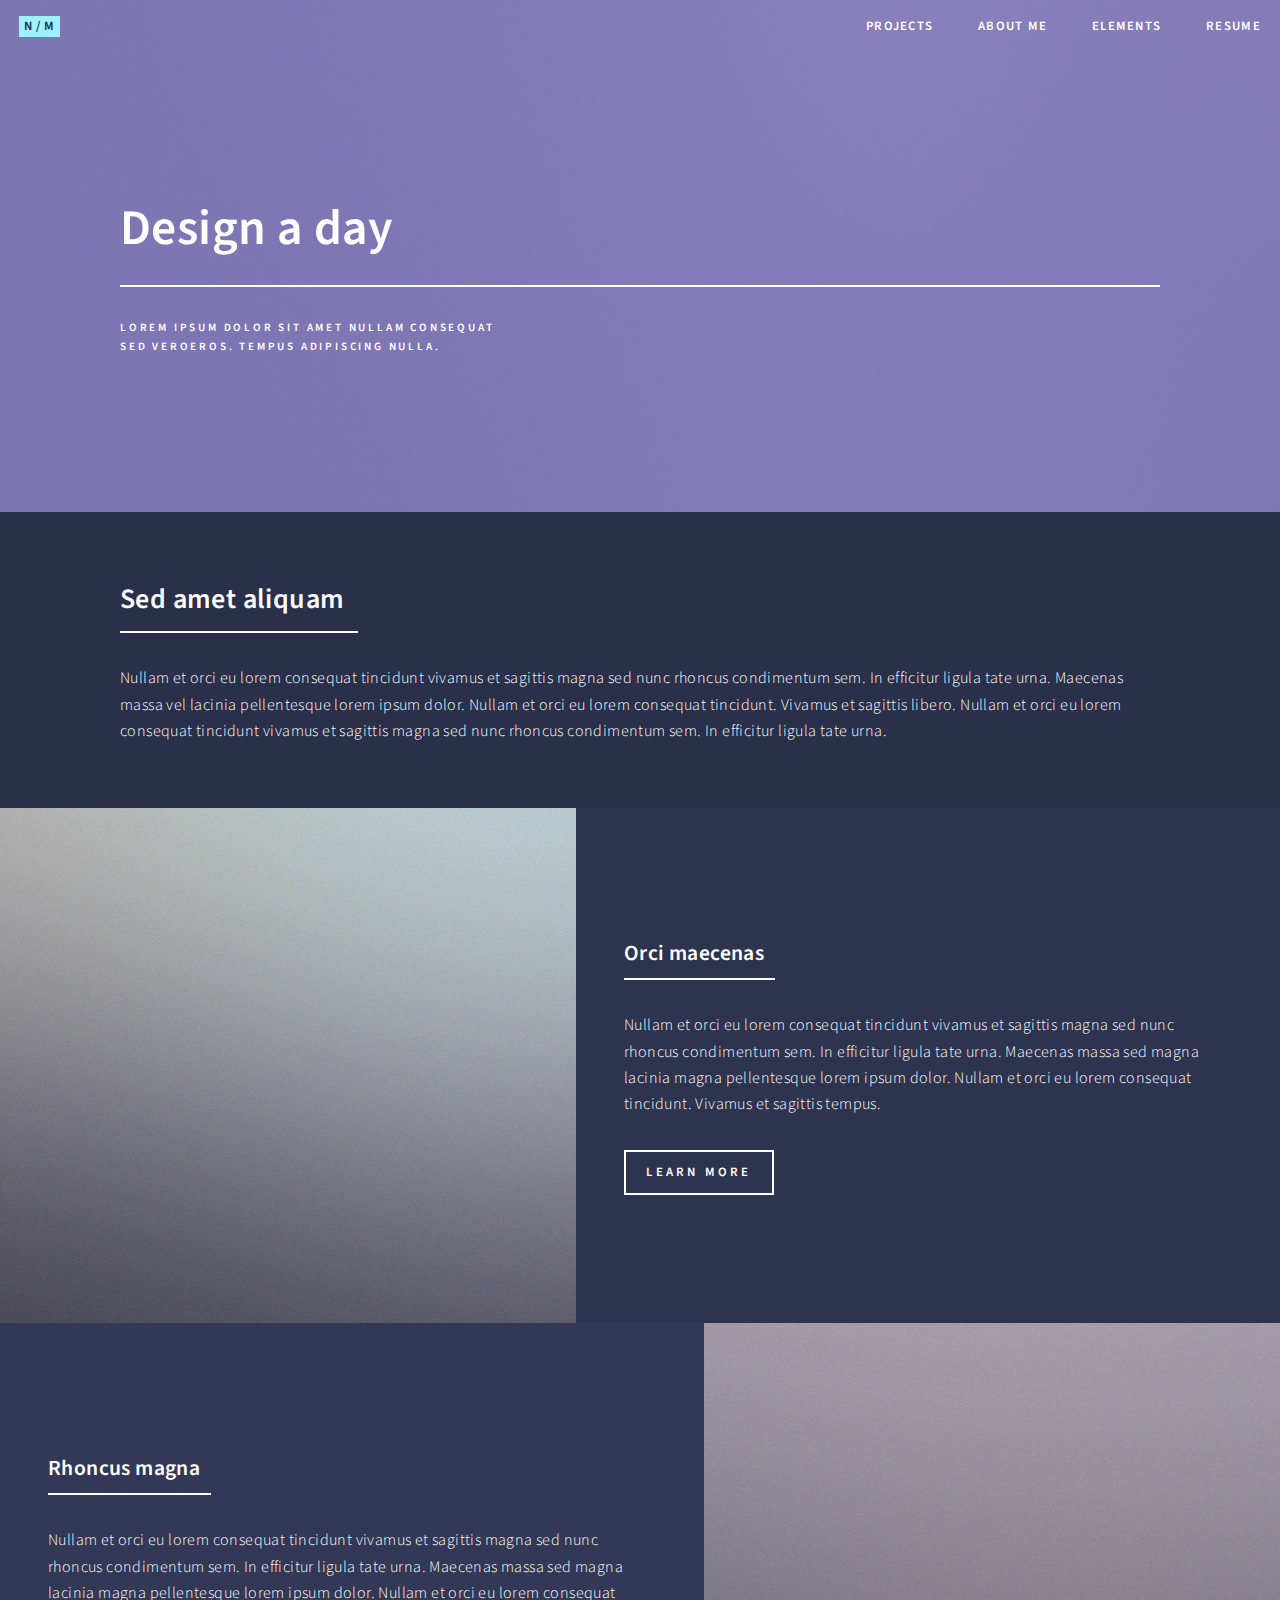
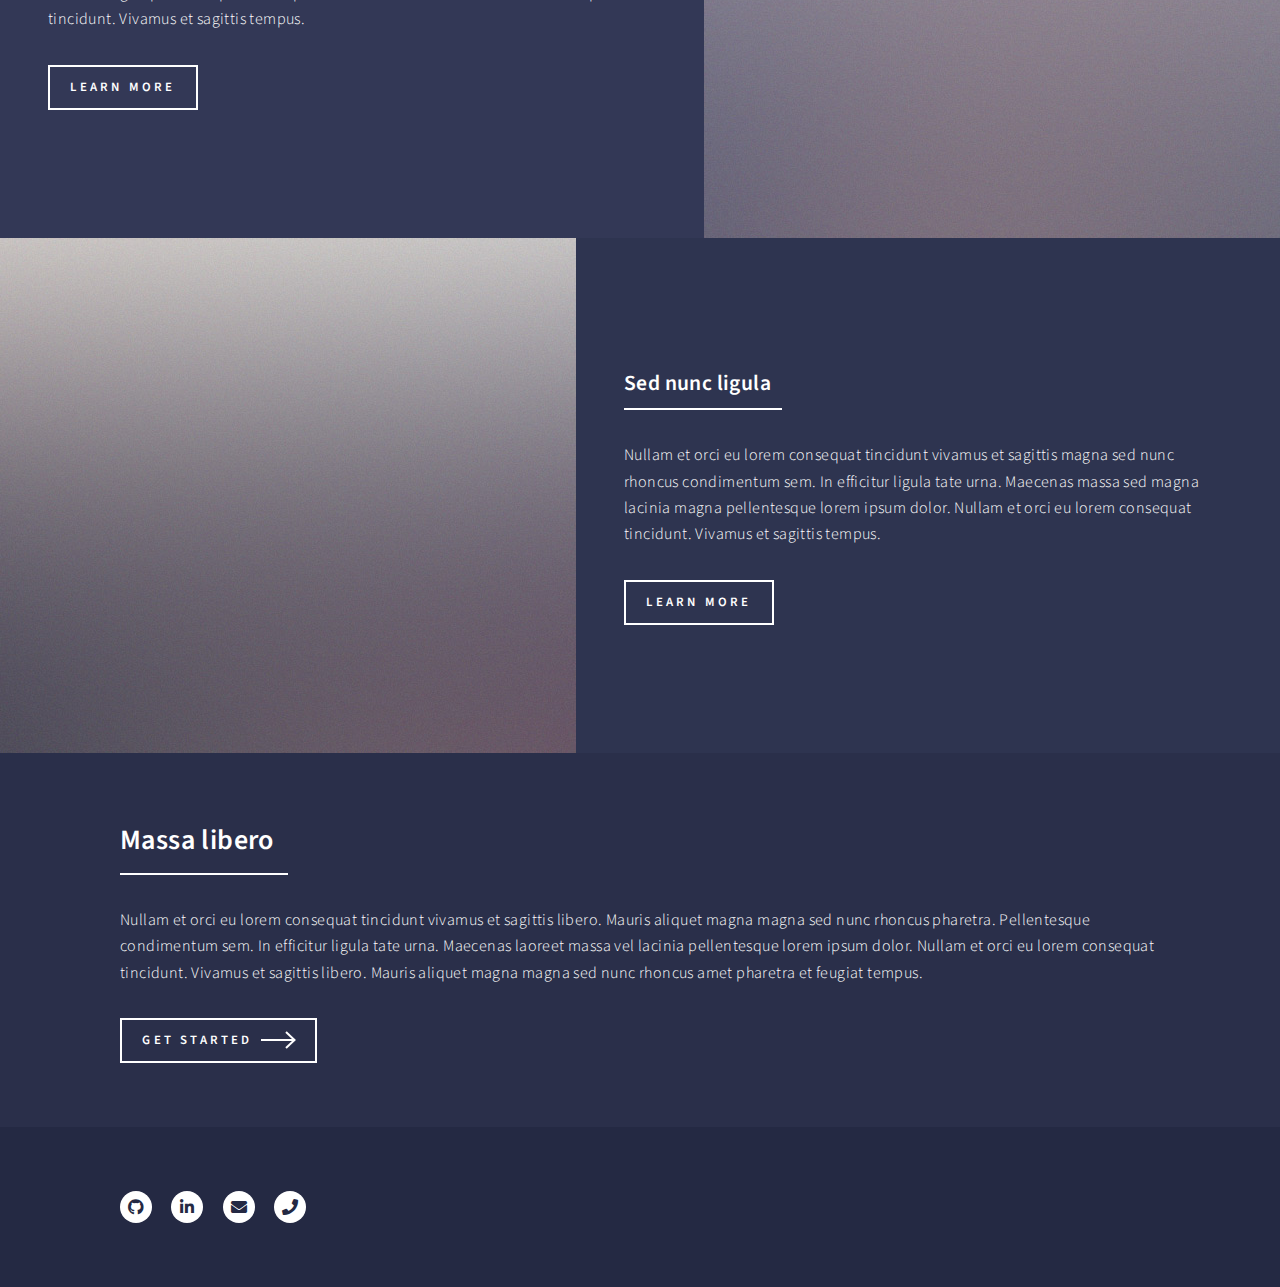
==== designaday.html @ 20c89644 "adding subpages" ====
<!DOCTYPE HTML>
<!--
	Forty by HTML5 UP
	html5up.net | @ajlkn
	Free for personal and commercial use under the CCA 3.0 license (html5up.net/license)
-->
<html>
	<head>
		<title>Landing - Forty by HTML5 UP</title>
		<meta charset="utf-8" />
		<meta name="viewport" content="width=device-width, initial-scale=1, user-scalable=no" />
		<link rel="stylesheet" href="assets/css/main.css" />
		<noscript><link rel="stylesheet" href="assets/css/noscript.css" /></noscript>
	</head>
	<body class="is-preload">

		<!-- Wrapper -->
			<div id="wrapper">

				<!-- Header -->
				<header id="header" class="alt">
					<a href="index.html" class="logo"><strong>N/M</strong></a>
					<nav class="main-nav">
						<div class="menu-toggle">
							<span></span>
						</div>
						<ul>
							<li><a href="index.html">Projects</a></li>
							<!--<li><a href="landing.html">Subpage</a></li>-->
							<li><a href="generic.html">About me</a></li>
							<li><a href="elements.html">Elements</a></li>
							<li><a href="assets/resume.pdf" target="_blank">Resume</a></li>
						</ul>
					</nav>
				</header>

				<!-- Menu
					<nav id="menu">
						<ul class="links">
							<li><a href="index.html">Home</a></li>
							<li><a href="landing.html">Landing</a></li>
							<li><a href="generic.html">Generic</a></li>
							<li><a href="elements.html">Elements</a></li>
						</ul>
						<ul class="actions stacked">
							<li><a href="#" class="button primary fit">Get Started</a></li>
							<li><a href="#" class="button fit">Log In</a></li>
						</ul>
					</nav>-->

				<!-- Banner -->
				<!-- Note: The "styleN" class below should match that of the header element. -->
					<section id="banner" class="style2">
						<div class="inner">
							<span class="image">
								<img src="images/pic07.jpg" alt="" />
							</span>
							<header class="major">
								<h1>Design a day</h1>
							</header>
							<div class="content">
								<p>Lorem ipsum dolor sit amet nullam consequat<br />
								sed veroeros. tempus adipiscing nulla.</p>
							</div>
						</div>
					</section>

				<!-- Main -->
					<div id="main">

						<!-- One -->
							<section id="one">
								<div class="inner">
									<header class="major">
										<h2>Sed amet aliquam</h2>
									</header>
									<p>Nullam et orci eu lorem consequat tincidunt vivamus et sagittis magna sed nunc rhoncus condimentum sem. In efficitur ligula tate urna. Maecenas massa vel lacinia pellentesque lorem ipsum dolor. Nullam et orci eu lorem consequat tincidunt. Vivamus et sagittis libero. Nullam et orci eu lorem consequat tincidunt vivamus et sagittis magna sed nunc rhoncus condimentum sem. In efficitur ligula tate urna.</p>
								</div>
							</section>

						<!-- Two -->
							<section id="two" class="spotlights">
								<section>
									<a href="generic.html" class="image">
										<img src="images/pic08.jpg" alt="" data-position="center center" />
									</a>
									<div class="content">
										<div class="inner">
											<header class="major">
												<h3>Orci maecenas</h3>
											</header>
											<p>Nullam et orci eu lorem consequat tincidunt vivamus et sagittis magna sed nunc rhoncus condimentum sem. In efficitur ligula tate urna. Maecenas massa sed magna lacinia magna pellentesque lorem ipsum dolor. Nullam et orci eu lorem consequat tincidunt. Vivamus et sagittis tempus.</p>
											<ul class="actions">
												<li><a href="generic.html" class="button">Learn more</a></li>
											</ul>
										</div>
									</div>
								</section>
								<section>
									<a href="generic.html" class="image">
										<img src="images/pic09.jpg" alt="" data-position="top center" />
									</a>
									<div class="content">
										<div class="inner">
											<header class="major">
												<h3>Rhoncus magna</h3>
											</header>
											<p>Nullam et orci eu lorem consequat tincidunt vivamus et sagittis magna sed nunc rhoncus condimentum sem. In efficitur ligula tate urna. Maecenas massa sed magna lacinia magna pellentesque lorem ipsum dolor. Nullam et orci eu lorem consequat tincidunt. Vivamus et sagittis tempus.</p>
											<ul class="actions">
												<li><a href="generic.html" class="button">Learn more</a></li>
											</ul>
										</div>
									</div>
								</section>
								<section>
									<a href="generic.html" class="image">
										<img src="images/pic10.jpg" alt="" data-position="25% 25%" />
									</a>
									<div class="content">
										<div class="inner">
											<header class="major">
												<h3>Sed nunc ligula</h3>
											</header>
											<p>Nullam et orci eu lorem consequat tincidunt vivamus et sagittis magna sed nunc rhoncus condimentum sem. In efficitur ligula tate urna. Maecenas massa sed magna lacinia magna pellentesque lorem ipsum dolor. Nullam et orci eu lorem consequat tincidunt. Vivamus et sagittis tempus.</p>
											<ul class="actions">
												<li><a href="generic.html" class="button">Learn more</a></li>
											</ul>
										</div>
									</div>
								</section>
							</section>

						<!-- Three -->
							<section id="three">
								<div class="inner">
									<header class="major">
										<h2>Massa libero</h2>
									</header>
									<p>Nullam et orci eu lorem consequat tincidunt vivamus et sagittis libero. Mauris aliquet magna magna sed nunc rhoncus pharetra. Pellentesque condimentum sem. In efficitur ligula tate urna. Maecenas laoreet massa vel lacinia pellentesque lorem ipsum dolor. Nullam et orci eu lorem consequat tincidunt. Vivamus et sagittis libero. Mauris aliquet magna magna sed nunc rhoncus amet pharetra et feugiat tempus.</p>
									<ul class="actions">
										<li><a href="generic.html" class="button next">Get Started</a></li>
									</ul>
								</div>
							</section>

					</div>


				<!-- Footer -->
					<footer id="footer">
						<div class="inner">
							<ul class="icons">
								<li><a href="https://github.com/nikkim97" class="icon brands alt fa-github"><span class="label">GitHub</span></a></li>
								<li><a href="https://www.linkedin.com/in/nikkim97/" class="icon brands alt fa-linkedin-in"><span class="label">LinkedIn</span></a></li>
								<li><a href="mailto:niharikamishr@gmail.com" class="icon solid alt fa-envelope"><span class="label">Email</span></a></li>
								<li><a href="tel:+6099372957" class="icon solid alt fa-phone"><span class="label">Phone</span></a></li>
							
							</ul>
						</div>
					</footer>

			</div>

		<!-- Scripts -->
			<script src="assets/js/jquery.min.js"></script>
			<script src="assets/js/jquery.scrolly.min.js"></script>
			<script src="assets/js/jquery.scrollex.min.js"></script>
			<script src="assets/js/browser.min.js"></script>
			<script src="assets/js/breakpoints.min.js"></script>
			<script src="assets/js/util.js"></script>
			<script src="assets/js/main.js"></script>

	</body>
</html>
---- assets/css/main.css ----
@import url(fontawesome-all.min.css);
@import url("https://fonts.googleapis.com/css?family=Source+Sans+Pro:300,300italic,600,600italic");

/*
	Forty by HTML5 UP
	html5up.net | @ajlkn
	Free for personal and commercial use under the CCA 3.0 license (html5up.net/license)
*/

html, body, div, span, applet, object,
iframe, h1, h2, h3, h4, h5, h6, p, blockquote,
pre, a, abbr, acronym, address, big, cite,
code, del, dfn, em, img, ins, kbd, q, s, samp,
small, strike, strong, sub, sup, tt, var, b,
u, i, center, dl, dt, dd, ol, ul, li, fieldset,
form, label, legend, table, caption, tbody,
tfoot, thead, tr, th, td, article, aside,
canvas, details, embed, figure, figcaption,
footer, header, hgroup, menu, nav, output, ruby,
section, summary, time, mark, audio, video {
	margin: 0;
	padding: 0;
	border: 0;
	font-size: 100%;
	font: inherit;
	vertical-align: baseline;}

article, aside, details, figcaption, figure,
footer, header, hgroup, menu, nav, section {
	display: block;}

body {
	line-height: 1;
}

ol, ul {
	list-style: none;
}

blockquote, q {
	quotes: none;
}

	blockquote:before, blockquote:after, q:before, q:after {
		content: '';
		content: none;
	}

table {
	border-collapse: collapse;
	border-spacing: 0;
}

body {
	-webkit-text-size-adjust: none;
}

mark {
	background-color: transparent;
	color: inherit;
}

input::-moz-focus-inner {
	border: 0;
	padding: 0;
}

input, select, textarea {
	-moz-appearance: none;
	-webkit-appearance: none;
	-ms-appearance: none;
	appearance: none;
}

/* Basic */

	@-ms-viewport {
		width: device-width;
	}

	body {
		-ms-overflow-style: scrollbar;
	}

	@media screen and (max-width: 480px) {

		html, body {
			min-width: 320px;
		}

	}

	html {
		box-sizing: border-box;
	}

	*, *:before, *:after {
		box-sizing: inherit;
	}

	body {
		background: #242943;
	}

		body.is-preload *, body.is-preload *:before, body.is-preload *:after {
			-moz-animation: none !important;
			-webkit-animation: none !important;
			-ms-animation: none !important;
			animation: none !important;
			-moz-transition: none !important;
			-webkit-transition: none !important;
			-ms-transition: none !important;
			transition: none !important;
		}

/* Type */

	body, input, select, textarea {
		color: #ffffff;
		font-family: "Source Sans Pro", Helvetica, sans-serif;
		font-size: 17pt;
		font-weight: 300;
		letter-spacing: 0.025em;
		line-height: 1.65;
	}

		@media screen and (max-width: 1680px) {

			body, input, select, textarea {
				font-size: 14pt;
			}

		}

		@media screen and (max-width: 1280px) {

			body, input, select, textarea {
				font-size: 12pt;
			}

		}

		@media screen and (max-width: 360px) {

			body, input, select, textarea {
				font-size: 11pt;
			}

		}

	a {
		-moz-transition: color 0.2s ease-in-out, border-bottom-color 0.2s ease-in-out;
		-webkit-transition: color 0.2s ease-in-out, border-bottom-color 0.2s ease-in-out;
		-ms-transition: color 0.2s ease-in-out, border-bottom-color 0.2s ease-in-out;
		transition: color 0.2s ease-in-out, border-bottom-color 0.2s ease-in-out;
		border-bottom: dotted 1px;
		color: inherit;
		text-decoration: none;
	}

		a:hover {
			border-bottom-color: transparent;
			color: #9bf1ff !important;
		}

		a:active {
			color: #53e3fb !important;
		}

	strong, b {
		color: #ffffff;
		font-weight: 600;
	}

	em, i {
		font-style: italic;
	}

	p {
		margin: 0 0 2em 0;
	}

	h1, h2, h3, h4, h5, h6 {
		color: #ffffff;
		font-weight: 600;
		line-height: 1.65;
		margin: 0 0 1em 0;
	}

		h1 a, h2 a, h3 a, h4 a, h5 a, h6 a {
			color: inherit;
			border-bottom: 0;
		}

	h1 {
		font-size: 2.5em;
	}

	h2 {
		font-size: 1.75em;
	}

	h3 {
		font-size: 1.35em;
	}

	h4 {
		font-size: 1.1em;
	}

	h5 {
		font-size: 0.9em;
	}

	h6 {
		font-size: 0.7em;
	}

	@media screen and (max-width: 736px) {

		h1 {
			font-size: 2em;
		}

		h2 {
			font-size: 1.5em;
		}

		h3 {
			font-size: 1.25em;
		}

	}

	sub {
		font-size: 0.8em;
		position: relative;
		top: 0.5em;
	}

	sup {
		font-size: 0.8em;
		position: relative;
		top: -0.5em;
	}

	blockquote {
		border-left: solid 4px rgba(212, 212, 255, 0.1);
		font-style: italic;
		margin: 0 0 2em 0;
		padding: 0.5em 0 0.5em 2em;
	}

	code {
		background: rgba(212, 212, 255, 0.035);
		font-family: "Courier New", monospace;
		font-size: 0.9em;
		margin: 0 0.25em;
		padding: 0.25em 0.65em;
	}

	pre {
		-webkit-overflow-scrolling: touch;
		font-family: "Courier New", monospace;
		font-size: 0.9em;
		margin: 0 0 2em 0;
	}

		pre code {
			display: block;
			line-height: 1.75;
			padding: 1em 1.5em;
			overflow-x: auto;
		}

	hr {
		border: 0;
		border-bottom: solid 1px rgba(212, 212, 255, 0.1);
		margin: 2em 0;
	}

		hr.major {
			margin: 3em 0;
		}

	.align-left {
		text-align: left;
	}

	.align-center {
		text-align: center;
	}

	.align-right {
		text-align: right;
	}

/* Row */

	.row {
		display: flex;
		flex-wrap: wrap;
		box-sizing: border-box;
		align-items: stretch;
	}

		.row > * {
			box-sizing: border-box;
		}

		.row.gtr-uniform > * > :last-child {
			margin-bottom: 0;
		}

		.row.aln-left {
			justify-content: flex-start;
		}

		.row.aln-center {
			justify-content: center;
		}

		.row.aln-right {
			justify-content: flex-end;
		}

		.row.aln-top {
			align-items: flex-start;
		}

		.row.aln-middle {
			align-items: center;
		}

		.row.aln-bottom {
			align-items: flex-end;
		}

		.row > .imp {
			order: -1;
		}

		.row > .col-1 {
			width: 8.33333%;
		}

		.row > .off-1 {
			margin-left: 8.33333%;
		}

		.row > .col-2 {
			width: 16.66667%;
		}

		.row > .off-2 {
			margin-left: 16.66667%;
		}

		.row > .col-3 {
			width: 25%;
		}

		.row > .off-3 {
			margin-left: 25%;
		}

		.row > .col-4 {
			width: 33.33333%;
		}

		.row > .off-4 {
			margin-left: 33.33333%;
		}

		.row > .col-5 {
			width: 41.66667%;
		}

		.row > .off-5 {
			margin-left: 41.66667%;
		}

		.row > .col-6 {
			width: 50%;
		}

		.row > .off-6 {
			margin-left: 50%;
		}

		.row > .col-7 {
			width: 58.33333%;
		}

		.row > .off-7 {
			margin-left: 58.33333%;
		}

		.row > .col-8 {
			width: 66.66667%;
		}

		.row > .off-8 {
			margin-left: 66.66667%;
		}

		.row > .col-9 {
			width: 75%;
		}

		.row > .off-9 {
			margin-left: 75%;
		}

		.row > .col-10 {
			width: 83.33333%;
		}

		.row > .off-10 {
			margin-left: 83.33333%;
		}

		.row > .col-11 {
			width: 91.66667%;
		}

		.row > .off-11 {
			margin-left: 91.66667%;
		}

		.row > .col-12 {
			width: 100%;
		}

		.row > .off-12 {
			margin-left: 100%;
		}

		.row.gtr-0 {
			margin-top: 0;
			margin-left: 0em;
		}

			.row.gtr-0 > * {
				padding: 0 0 0 0em;
			}

			.row.gtr-0.gtr-uniform {
				margin-top: 0em;
			}

				.row.gtr-0.gtr-uniform > * {
					padding-top: 0em;
				}

		.row.gtr-25 {
			margin-top: 0;
			margin-left: -0.5em;
		}

			.row.gtr-25 > * {
				padding: 0 0 0 0.5em;
			}

			.row.gtr-25.gtr-uniform {
				margin-top: -0.5em;
			}

				.row.gtr-25.gtr-uniform > * {
					padding-top: 0.5em;
				}

		.row.gtr-50 {
			margin-top: 0;
			margin-left: -1em;
		}

			.row.gtr-50 > * {
				padding: 0 0 0 1em;
			}

			.row.gtr-50.gtr-uniform {
				margin-top: -1em;
			}

				.row.gtr-50.gtr-uniform > * {
					padding-top: 1em;
				}

		.row {
			margin-top: 0;
			margin-left: -2em;
		}

			.row > * {
				padding: 0 0 0 2em;
			}

			.row.gtr-uniform {
				margin-top: -2em;
			}

				.row.gtr-uniform > * {
					padding-top: 2em;
				}

		.row.gtr-150 {
			margin-top: 0;
			margin-left: -3em;
		}

			.row.gtr-150 > * {
				padding: 0 0 0 3em;
			}

			.row.gtr-150.gtr-uniform {
				margin-top: -3em;
			}

				.row.gtr-150.gtr-uniform > * {
					padding-top: 3em;
				}

		.row.gtr-200 {
			margin-top: 0;
			margin-left: -4em;
		}

			.row.gtr-200 > * {
				padding: 0 0 0 4em;
			}

			.row.gtr-200.gtr-uniform {
				margin-top: -4em;
			}

				.row.gtr-200.gtr-uniform > * {
					padding-top: 4em;
				}

		@media screen and (max-width: 1680px) {

			.row {
				display: flex;
				flex-wrap: wrap;
				box-sizing: border-box;
				align-items: stretch;
			}

				.row > * {
					box-sizing: border-box;
				}

				.row.gtr-uniform > * > :last-child {
					margin-bottom: 0;
				}

				.row.aln-left {
					justify-content: flex-start;
				}

				.row.aln-center {
					justify-content: center;
				}

				.row.aln-right {
					justify-content: flex-end;
				}

				.row.aln-top {
					align-items: flex-start;
				}

				.row.aln-middle {
					align-items: center;
				}

				.row.aln-bottom {
					align-items: flex-end;
				}

				.row > .imp-xlarge {
					order: -1;
				}

				.row > .col-1-xlarge {
					width: 8.33333%;
				}

				.row > .off-1-xlarge {
					margin-left: 8.33333%;
				}

				.row > .col-2-xlarge {
					width: 16.66667%;
				}

				.row > .off-2-xlarge {
					margin-left: 16.66667%;
				}

				.row > .col-3-xlarge {
					width: 25%;
				}

				.row > .off-3-xlarge {
					margin-left: 25%;
				}

				.row > .col-4-xlarge {
					width: 33.33333%;
				}

				.row > .off-4-xlarge {
					margin-left: 33.33333%;
				}

				.row > .col-5-xlarge {
					width: 41.66667%;
				}

				.row > .off-5-xlarge {
					margin-left: 41.66667%;
				}

				.row > .col-6-xlarge {
					width: 50%;
				}

				.row > .off-6-xlarge {
					margin-left: 50%;
				}

				.row > .col-7-xlarge {
					width: 58.33333%;
				}

				.row > .off-7-xlarge {
					margin-left: 58.33333%;
				}

				.row > .col-8-xlarge {
					width: 66.66667%;
				}

				.row > .off-8-xlarge {
					margin-left: 66.66667%;
				}

				.row > .col-9-xlarge {
					width: 75%;
				}

				.row > .off-9-xlarge {
					margin-left: 75%;
				}

				.row > .col-10-xlarge {
					width: 83.33333%;
				}

				.row > .off-10-xlarge {
					margin-left: 83.33333%;
				}

				.row > .col-11-xlarge {
					width: 91.66667%;
				}

				.row > .off-11-xlarge {
					margin-left: 91.66667%;
				}

				.row > .col-12-xlarge {
					width: 100%;
				}

				.row > .off-12-xlarge {
					margin-left: 100%;
				}

				.row.gtr-0 {
					margin-top: 0;
					margin-left: 0em;
				}

					.row.gtr-0 > * {
						padding: 0 0 0 0em;
					}

					.row.gtr-0.gtr-uniform {
						margin-top: 0em;
					}

						.row.gtr-0.gtr-uniform > * {
							padding-top: 0em;
						}

				.row.gtr-25 {
					margin-top: 0;
					margin-left: -0.5em;
				}

					.row.gtr-25 > * {
						padding: 0 0 0 0.5em;
					}

					.row.gtr-25.gtr-uniform {
						margin-top: -0.5em;
					}

						.row.gtr-25.gtr-uniform > * {
							padding-top: 0.5em;
						}

				.row.gtr-50 {
					margin-top: 0;
					margin-left: -1em;
				}

					.row.gtr-50 > * {
						padding: 0 0 0 1em;
					}

					.row.gtr-50.gtr-uniform {
						margin-top: -1em;
					}

						.row.gtr-50.gtr-uniform > * {
							padding-top: 1em;
						}

				.row {
					margin-top: 0;
					margin-left: -2em;
				}

					.row > * {
						padding: 0 0 0 2em;
					}

					.row.gtr-uniform {
						margin-top: -2em;
					}

						.row.gtr-uniform > * {
							padding-top: 2em;
						}

				.row.gtr-150 {
					margin-top: 0;
					margin-left: -3em;
				}

					.row.gtr-150 > * {
						padding: 0 0 0 3em;
					}

					.row.gtr-150.gtr-uniform {
						margin-top: -3em;
					}

						.row.gtr-150.gtr-uniform > * {
							padding-top: 3em;
						}

				.row.gtr-200 {
					margin-top: 0;
					margin-left: -4em;
				}

					.row.gtr-200 > * {
						padding: 0 0 0 4em;
					}

					.row.gtr-200.gtr-uniform {
						margin-top: -4em;
					}

						.row.gtr-200.gtr-uniform > * {
							padding-top: 4em;
						}

		}

		@media screen and (max-width: 1280px) {

			.row {
				display: flex;
				flex-wrap: wrap;
				box-sizing: border-box;
				align-items: stretch;
			}

				.row > * {
					box-sizing: border-box;
				}

				.row.gtr-uniform > * > :last-child {
					margin-bottom: 0;
				}

				.row.aln-left {
					justify-content: flex-start;
				}

				.row.aln-center {
					justify-content: center;
				}

				.row.aln-right {
					justify-content: flex-end;
				}

				.row.aln-top {
					align-items: flex-start;
				}

				.row.aln-middle {
					align-items: center;
				}

				.row.aln-bottom {
					align-items: flex-end;
				}

				.row > .imp-large {
					order: -1;
				}

				.row > .col-1-large {
					width: 8.33333%;
				}

				.row > .off-1-large {
					margin-left: 8.33333%;
				}

				.row > .col-2-large {
					width: 16.66667%;
				}

				.row > .off-2-large {
					margin-left: 16.66667%;
				}

				.row > .col-3-large {
					width: 25%;
				}

				.row > .off-3-large {
					margin-left: 25%;
				}

				.row > .col-4-large {
					width: 33.33333%;
				}

				.row > .off-4-large {
					margin-left: 33.33333%;
				}

				.row > .col-5-large {
					width: 41.66667%;
				}

				.row > .off-5-large {
					margin-left: 41.66667%;
				}

				.row > .col-6-large {
					width: 50%;
				}

				.row > .off-6-large {
					margin-left: 50%;
				}

				.row > .col-7-large {
					width: 58.33333%;
				}

				.row > .off-7-large {
					margin-left: 58.33333%;
				}

				.row > .col-8-large {
					width: 66.66667%;
				}

				.row > .off-8-large {
					margin-left: 66.66667%;
				}

				.row > .col-9-large {
					width: 75%;
				}

				.row > .off-9-large {
					margin-left: 75%;
				}

				.row > .col-10-large {
					width: 83.33333%;
				}

				.row > .off-10-large {
					margin-left: 83.33333%;
				}

				.row > .col-11-large {
					width: 91.66667%;
				}

				.row > .off-11-large {
					margin-left: 91.66667%;
				}

				.row > .col-12-large {
					width: 100%;
				}

				.row > .off-12-large {
					margin-left: 100%;
				}

				.row.gtr-0 {
					margin-top: 0;
					margin-left: 0em;
				}

					.row.gtr-0 > * {
						padding: 0 0 0 0em;
					}

					.row.gtr-0.gtr-uniform {
						margin-top: 0em;
					}

						.row.gtr-0.gtr-uniform > * {
							padding-top: 0em;
						}

				.row.gtr-25 {
					margin-top: 0;
					margin-left: -0.375em;
				}

					.row.gtr-25 > * {
						padding: 0 0 0 0.375em;
					}

					.row.gtr-25.gtr-uniform {
						margin-top: -0.375em;
					}

						.row.gtr-25.gtr-uniform > * {
							padding-top: 0.375em;
						}

				.row.gtr-50 {
					margin-top: 0;
					margin-left: -0.75em;
				}

					.row.gtr-50 > * {
						padding: 0 0 0 0.75em;
					}

					.row.gtr-50.gtr-uniform {
						margin-top: -0.75em;
					}

						.row.gtr-50.gtr-uniform > * {
							padding-top: 0.75em;
						}

				.row {
					margin-top: 0;
					margin-left: -1.5em;
				}

					.row > * {
						padding: 0 0 0 1.5em;
					}

					.row.gtr-uniform {
						margin-top: -1.5em;
					}

						.row.gtr-uniform > * {
							padding-top: 1.5em;
						}

				.row.gtr-150 {
					margin-top: 0;
					margin-left: -2.25em;
				}

					.row.gtr-150 > * {
						padding: 0 0 0 2.25em;
					}

					.row.gtr-150.gtr-uniform {
						margin-top: -2.25em;
					}

						.row.gtr-150.gtr-uniform > * {
							padding-top: 2.25em;
						}

				.row.gtr-200 {
					margin-top: 0;
					margin-left: -3em;
				}

					.row.gtr-200 > * {
						padding: 0 0 0 3em;
					}

					.row.gtr-200.gtr-uniform {
						margin-top: -3em;
					}

						.row.gtr-200.gtr-uniform > * {
							padding-top: 3em;
						}

		}

		@media screen and (max-width: 980px) {

			.row {
				display: flex;
				flex-wrap: wrap;
				box-sizing: border-box;
				align-items: stretch;
			}

				.row > * {
					box-sizing: border-box;
				}

				.row.gtr-uniform > * > :last-child {
					margin-bottom: 0;
				}

				.row.aln-left {
					justify-content: flex-start;
				}

				.row.aln-center {
					justify-content: center;
				}

				.row.aln-right {
					justify-content: flex-end;
				}

				.row.aln-top {
					align-items: flex-start;
				}

				.row.aln-middle {
					align-items: center;
				}

				.row.aln-bottom {
					align-items: flex-end;
				}

				.row > .imp-medium {
					order: -1;
				}

				.row > .col-1-medium {
					width: 8.33333%;
				}

				.row > .off-1-medium {
					margin-left: 8.33333%;
				}

				.row > .col-2-medium {
					width: 16.66667%;
				}

				.row > .off-2-medium {
					margin-left: 16.66667%;
				}

				.row > .col-3-medium {
					width: 25%;
				}

				.row > .off-3-medium {
					margin-left: 25%;
				}

				.row > .col-4-medium {
					width: 33.33333%;
				}

				.row > .off-4-medium {
					margin-left: 33.33333%;
				}

				.row > .col-5-medium {
					width: 41.66667%;
				}

				.row > .off-5-medium {
					margin-left: 41.66667%;
				}

				.row > .col-6-medium {
					width: 50%;
				}

				.row > .off-6-medium {
					margin-left: 50%;
				}

				.row > .col-7-medium {
					width: 58.33333%;
				}

				.row > .off-7-medium {
					margin-left: 58.33333%;
				}

				.row > .col-8-medium {
					width: 66.66667%;
				}

				.row > .off-8-medium {
					margin-left: 66.66667%;
				}

				.row > .col-9-medium {
					width: 75%;
				}

				.row > .off-9-medium {
					margin-left: 75%;
				}

				.row > .col-10-medium {
					width: 83.33333%;
				}

				.row > .off-10-medium {
					margin-left: 83.33333%;
				}

				.row > .col-11-medium {
					width: 91.66667%;
				}

				.row > .off-11-medium {
					margin-left: 91.66667%;
				}

				.row > .col-12-medium {
					width: 100%;
				}

				.row > .off-12-medium {
					margin-left: 100%;
				}

				.row.gtr-0 {
					margin-top: 0;
					margin-left: 0em;
				}

					.row.gtr-0 > * {
						padding: 0 0 0 0em;
					}

					.row.gtr-0.gtr-uniform {
						margin-top: 0em;
					}

						.row.gtr-0.gtr-uniform > * {
							padding-top: 0em;
						}

				.row.gtr-25 {
					margin-top: 0;
					margin-left: -0.375em;
				}

					.row.gtr-25 > * {
						padding: 0 0 0 0.375em;
					}

					.row.gtr-25.gtr-uniform {
						margin-top: -0.375em;
					}

						.row.gtr-25.gtr-uniform > * {
							padding-top: 0.375em;
						}

				.row.gtr-50 {
					margin-top: 0;
					margin-left: -0.75em;
				}

					.row.gtr-50 > * {
						padding: 0 0 0 0.75em;
					}

					.row.gtr-50.gtr-uniform {
						margin-top: -0.75em;
					}

						.row.gtr-50.gtr-uniform > * {
							padding-top: 0.75em;
						}

				.row {
					margin-top: 0;
					margin-left: -1.5em;
				}

					.row > * {
						padding: 0 0 0 1.5em;
					}

					.row.gtr-uniform {
						margin-top: -1.5em;
					}

						.row.gtr-uniform > * {
							padding-top: 1.5em;
						}

				.row.gtr-150 {
					margin-top: 0;
					margin-left: -2.25em;
				}

					.row.gtr-150 > * {
						padding: 0 0 0 2.25em;
					}

					.row.gtr-150.gtr-uniform {
						margin-top: -2.25em;
					}

						.row.gtr-150.gtr-uniform > * {
							padding-top: 2.25em;
						}

				.row.gtr-200 {
					margin-top: 0;
					margin-left: -3em;
				}

					.row.gtr-200 > * {
						padding: 0 0 0 3em;
					}

					.row.gtr-200.gtr-uniform {
						margin-top: -3em;
					}

						.row.gtr-200.gtr-uniform > * {
							padding-top: 3em;
						}

		}

		@media screen and (max-width: 736px) {

			.row {
				display: flex;
				flex-wrap: wrap;
				box-sizing: border-box;
				align-items: stretch;
			}

				.row > * {
					box-sizing: border-box;
				}

				.row.gtr-uniform > * > :last-child {
					margin-bottom: 0;
				}

				.row.aln-left {
					justify-content: flex-start;
				}

				.row.aln-center {
					justify-content: center;
				}

				.row.aln-right {
					justify-content: flex-end;
				}

				.row.aln-top {
					align-items: flex-start;
				}

				.row.aln-middle {
					align-items: center;
				}

				.row.aln-bottom {
					align-items: flex-end;
				}

				.row > .imp-small {
					order: -1;
				}

				.row > .col-1-small {
					width: 8.33333%;
				}

				.row > .off-1-small {
					margin-left: 8.33333%;
				}

				.row > .col-2-small {
					width: 16.66667%;
				}

				.row > .off-2-small {
					margin-left: 16.66667%;
				}

				.row > .col-3-small {
					width: 25%;
				}

				.row > .off-3-small {
					margin-left: 25%;
				}

				.row > .col-4-small {
					width: 33.33333%;
				}

				.row > .off-4-small {
					margin-left: 33.33333%;
				}

				.row > .col-5-small {
					width: 41.66667%;
				}

				.row > .off-5-small {
					margin-left: 41.66667%;
				}

				.row > .col-6-small {
					width: 50%;
				}

				.row > .off-6-small {
					margin-left: 50%;
				}

				.row > .col-7-small {
					width: 58.33333%;
				}

				.row > .off-7-small {
					margin-left: 58.33333%;
				}

				.row > .col-8-small {
					width: 66.66667%;
				}

				.row > .off-8-small {
					margin-left: 66.66667%;
				}

				.row > .col-9-small {
					width: 75%;
				}

				.row > .off-9-small {
					margin-left: 75%;
				}

				.row > .col-10-small {
					width: 83.33333%;
				}

				.row > .off-10-small {
					margin-left: 83.33333%;
				}

				.row > .col-11-small {
					width: 91.66667%;
				}

				.row > .off-11-small {
					margin-left: 91.66667%;
				}

				.row > .col-12-small {
					width: 100%;
				}

				.row > .off-12-small {
					margin-left: 100%;
				}

				.row.gtr-0 {
					margin-top: 0;
					margin-left: 0em;
				}

					.row.gtr-0 > * {
						padding: 0 0 0 0em;
					}

					.row.gtr-0.gtr-uniform {
						margin-top: 0em;
					}

						.row.gtr-0.gtr-uniform > * {
							padding-top: 0em;
						}

				.row.gtr-25 {
					margin-top: 0;
					margin-left: -0.3125em;
				}

					.row.gtr-25 > * {
						padding: 0 0 0 0.3125em;
					}

					.row.gtr-25.gtr-uniform {
						margin-top: -0.3125em;
					}

						.row.gtr-25.gtr-uniform > * {
							padding-top: 0.3125em;
						}

				.row.gtr-50 {
					margin-top: 0;
					margin-left: -0.625em;
				}

					.row.gtr-50 > * {
						padding: 0 0 0 0.625em;
					}

					.row.gtr-50.gtr-uniform {
						margin-top: -0.625em;
					}

						.row.gtr-50.gtr-uniform > * {
							padding-top: 0.625em;
						}

				.row {
					margin-top: 0;
					margin-left: -1.25em;
				}

					.row > * {
						padding: 0 0 0 1.25em;
					}

					.row.gtr-uniform {
						margin-top: -1.25em;
					}

						.row.gtr-uniform > * {
							padding-top: 1.25em;
						}

				.row.gtr-150 {
					margin-top: 0;
					margin-left: -1.875em;
				}

					.row.gtr-150 > * {
						padding: 0 0 0 1.875em;
					}

					.row.gtr-150.gtr-uniform {
						margin-top: -1.875em;
					}

						.row.gtr-150.gtr-uniform > * {
							padding-top: 1.875em;
						}

				.row.gtr-200 {
					margin-top: 0;
					margin-left: -2.5em;
				}

					.row.gtr-200 > * {
						padding: 0 0 0 2.5em;
					}

					.row.gtr-200.gtr-uniform {
						margin-top: -2.5em;
					}

						.row.gtr-200.gtr-uniform > * {
							padding-top: 2.5em;
						}

		}

		@media screen and (max-width: 480px) {

			.row {
				display: flex;
				flex-wrap: wrap;
				box-sizing: border-box;
				align-items: stretch;
			}

				.row > * {
					box-sizing: border-box;
				}

				.row.gtr-uniform > * > :last-child {
					margin-bottom: 0;
				}

				.row.aln-left {
					justify-content: flex-start;
				}

				.row.aln-center {
					justify-content: center;
				}

				.row.aln-right {
					justify-content: flex-end;
				}

				.row.aln-top {
					align-items: flex-start;
				}

				.row.aln-middle {
					align-items: center;
				}

				.row.aln-bottom {
					align-items: flex-end;
				}

				.row > .imp-xsmall {
					order: -1;
				}

				.row > .col-1-xsmall {
					width: 8.33333%;
				}

				.row > .off-1-xsmall {
					margin-left: 8.33333%;
				}

				.row > .col-2-xsmall {
					width: 16.66667%;
				}

				.row > .off-2-xsmall {
					margin-left: 16.66667%;
				}

				.row > .col-3-xsmall {
					width: 25%;
				}

				.row > .off-3-xsmall {
					margin-left: 25%;
				}

				.row > .col-4-xsmall {
					width: 33.33333%;
				}

				.row > .off-4-xsmall {
					margin-left: 33.33333%;
				}

				.row > .col-5-xsmall {
					width: 41.66667%;
				}

				.row > .off-5-xsmall {
					margin-left: 41.66667%;
				}

				.row > .col-6-xsmall {
					width: 50%;
				}

				.row > .off-6-xsmall {
					margin-left: 50%;
				}

				.row > .col-7-xsmall {
					width: 58.33333%;
				}

				.row > .off-7-xsmall {
					margin-left: 58.33333%;
				}

				.row > .col-8-xsmall {
					width: 66.66667%;
				}

				.row > .off-8-xsmall {
					margin-left: 66.66667%;
				}

				.row > .col-9-xsmall {
					width: 75%;
				}

				.row > .off-9-xsmall {
					margin-left: 75%;
				}

				.row > .col-10-xsmall {
					width: 83.33333%;
				}

				.row > .off-10-xsmall {
					margin-left: 83.33333%;
				}

				.row > .col-11-xsmall {
					width: 91.66667%;
				}

				.row > .off-11-xsmall {
					margin-left: 91.66667%;
				}

				.row > .col-12-xsmall {
					width: 100%;
				}

				.row > .off-12-xsmall {
					margin-left: 100%;
				}

				.row.gtr-0 {
					margin-top: 0;
					margin-left: 0em;
				}

					.row.gtr-0 > * {
						padding: 0 0 0 0em;
					}

					.row.gtr-0.gtr-uniform {
						margin-top: 0em;
					}

						.row.gtr-0.gtr-uniform > * {
							padding-top: 0em;
						}

				.row.gtr-25 {
					margin-top: 0;
					margin-left: -0.3125em;
				}

					.row.gtr-25 > * {
						padding: 0 0 0 0.3125em;
					}

					.row.gtr-25.gtr-uniform {
						margin-top: -0.3125em;
					}

						.row.gtr-25.gtr-uniform > * {
							padding-top: 0.3125em;
						}

				.row.gtr-50 {
					margin-top: 0;
					margin-left: -0.625em;
				}

					.row.gtr-50 > * {
						padding: 0 0 0 0.625em;
					}

					.row.gtr-50.gtr-uniform {
						margin-top: -0.625em;
					}

						.row.gtr-50.gtr-uniform > * {
							padding-top: 0.625em;
						}

				.row {
					margin-top: 0;
					margin-left: -1.25em;
				}

					.row > * {
						padding: 0 0 0 1.25em;
					}

					.row.gtr-uniform {
						margin-top: -1.25em;
					}

						.row.gtr-uniform > * {
							padding-top: 1.25em;
						}

				.row.gtr-150 {
					margin-top: 0;
					margin-left: -1.875em;
				}

					.row.gtr-150 > * {
						padding: 0 0 0 1.875em;
					}

					.row.gtr-150.gtr-uniform {
						margin-top: -1.875em;
					}

						.row.gtr-150.gtr-uniform > * {
							padding-top: 1.875em;
						}

				.row.gtr-200 {
					margin-top: 0;
					margin-left: -2.5em;
				}

					.row.gtr-200 > * {
						padding: 0 0 0 2.5em;
					}

					.row.gtr-200.gtr-uniform {
						margin-top: -2.5em;
					}

						.row.gtr-200.gtr-uniform > * {
							padding-top: 2.5em;
						}

		}

/* Section/Article */

	section.special, article.special {
		text-align: center;
	}

	header.major {
		width: -moz-max-content;
		width: -webkit-max-content;
		width: -ms-max-content;
		width: max-content;
		margin-bottom: 2em;
	}

		header.major > :first-child {
			margin-bottom: 0;
			width: calc(100% + 0.5em);
		}

			header.major > :first-child:after {
				content: '';
				background-color: #ffffff;
				display: block;
				height: 2px;
				margin: 0.325em 0 0.5em 0;
				width: 100%;
			}

		header.major > p {
			font-size: 0.7em;
			font-weight: 600;
			letter-spacing: 0.25em;
			margin-bottom: 0;
			text-transform: uppercase;
		}

		body.is-ie header.major > :first-child:after {
			max-width: 9em;
		}

		body.is-ie header.major > h1:after {
			max-width: 100% !important;
		}

	@media screen and (max-width: 736px) {

		header.major > p br {
			display: none;
		}

	}

/* Form */

	form {
		margin: 0 0 2em 0;
	}

		form > :last-child {
			margin-bottom: 0;
		}

		form > .fields {
			display: -moz-flex;
			display: -webkit-flex;
			display: -ms-flex;
			display: flex;
			-moz-flex-wrap: wrap;
			-webkit-flex-wrap: wrap;
			-ms-flex-wrap: wrap;
			flex-wrap: wrap;
			width: calc(100% + 3em);
			margin: -1.5em 0 2em -1.5em;
		}

			form > .fields > .field {
				-moz-flex-grow: 0;
				-webkit-flex-grow: 0;
				-ms-flex-grow: 0;
				flex-grow: 0;
				-moz-flex-shrink: 0;
				-webkit-flex-shrink: 0;
				-ms-flex-shrink: 0;
				flex-shrink: 0;
				padding: 1.5em 0 0 1.5em;
				width: calc(100% - 1.5em);
			}

				form > .fields > .field.half {
					width: calc(50% - 0.75em);
				}

				form > .fields > .field.third {
					width: calc(100%/3 - 0.5em);
				}

				form > .fields > .field.quarter {
					width: calc(25% - 0.375em);
				}

		@media screen and (max-width: 480px) {

			form > .fields {
				width: calc(100% + 3em);
				margin: -1.5em 0 2em -1.5em;
			}

				form > .fields > .field {
					padding: 1.5em 0 0 1.5em;
					width: calc(100% - 1.5em);
				}

					form > .fields > .field.half {
						width: calc(100% - 1.5em);
					}

					form > .fields > .field.third {
						width: calc(100% - 1.5em);
					}

					form > .fields > .field.quarter {
						width: calc(100% - 1.5em);
					}

		}

	label {
		color: #ffffff;
		display: block;
		font-size: 0.8em;
		font-weight: 600;
		letter-spacing: 0.25em;
		margin: 0 0 1em 0;
		text-transform: uppercase;
	}

	input[type="text"],
	input[type="password"],
	input[type="email"],
	input[type="tel"],
	input[type="search"],
	input[type="url"],
	select,
	textarea {
		-moz-appearance: none;
		-webkit-appearance: none;
		-ms-appearance: none;
		appearance: none;
		background: rgba(212, 212, 255, 0.035);
		border: none;
		border-radius: 0;
		color: inherit;
		display: block;
		outline: 0;
		padding: 0 1em;
		text-decoration: none;
		width: 100%;
	}

		input[type="text"]:invalid,
		input[type="password"]:invalid,
		input[type="email"]:invalid,
		input[type="tel"]:invalid,
		input[type="search"]:invalid,
		input[type="url"]:invalid,
		select:invalid,
		textarea:invalid {
			box-shadow: none;
		}

		input[type="text"]:focus,
		input[type="password"]:focus,
		input[type="email"]:focus,
		input[type="tel"]:focus,
		input[type="search"]:focus,
		input[type="url"]:focus,
		select:focus,
		textarea:focus {
			border-color: #9bf1ff;
			box-shadow: 0 0 0 2px #9bf1ff;
		}

	select {
		background-image: url("data:image/svg+xml;charset=utf8,%3Csvg xmlns='http://www.w3.org/2000/svg' width='40' height='40' preserveAspectRatio='none' viewBox='0 0 40 40'%3E%3Cpath d='M9.4,12.3l10.4,10.4l10.4-10.4c0.2-0.2,0.5-0.4,0.9-0.4c0.3,0,0.6,0.1,0.9,0.4l3.3,3.3c0.2,0.2,0.4,0.5,0.4,0.9 c0,0.4-0.1,0.6-0.4,0.9L20.7,31.9c-0.2,0.2-0.5,0.4-0.9,0.4c-0.3,0-0.6-0.1-0.9-0.4L4.3,17.3c-0.2-0.2-0.4-0.5-0.4-0.9 c0-0.4,0.1-0.6,0.4-0.9l3.3-3.3c0.2-0.2,0.5-0.4,0.9-0.4S9.1,12.1,9.4,12.3z' fill='rgba(212, 212, 255, 0.1)' /%3E%3C/svg%3E");
		background-size: 1.25rem;
		background-repeat: no-repeat;
		background-position: calc(100% - 1rem) center;
		height: 2.75em;
		padding-right: 2.75em;
		text-overflow: ellipsis;
	}

		select option {
			color: #ffffff;
			background: #242943;
		}

		select:focus::-ms-value {
			background-color: transparent;
		}

		select::-ms-expand {
			display: none;
		}

	input[type="text"],
	input[type="password"],
	input[type="email"],
	input[type="tel"],
	input[type="search"],
	input[type="url"],
	select {
		height: 2.75em;
	}

	textarea {
		padding: 0.75em 1em;
	}

	input[type="checkbox"],
	input[type="radio"] {
		-moz-appearance: none;
		-webkit-appearance: none;
		-ms-appearance: none;
		appearance: none;
		display: block;
		float: left;
		margin-right: -2em;
		opacity: 0;
		width: 1em;
		z-index: -1;
	}

		input[type="checkbox"] + label,
		input[type="radio"] + label {
			text-decoration: none;
			color: #ffffff;
			cursor: pointer;
			display: inline-block;
			font-weight: 300;
			padding-left: 2.65em;
			padding-right: 0.75em;
			position: relative;
		}

			input[type="checkbox"] + label:before,
			input[type="radio"] + label:before {
				-moz-osx-font-smoothing: grayscale;
				-webkit-font-smoothing: antialiased;
				display: inline-block;
				font-style: normal;
				font-variant: normal;
				text-rendering: auto;
				line-height: 1;
				text-transform: none !important;
				font-family: 'Font Awesome 5 Free';
				font-weight: 900;
			}

			input[type="checkbox"] + label:before,
			input[type="radio"] + label:before {
				background: rgba(212, 212, 255, 0.035);
				content: '';
				display: inline-block;
				font-size: 0.8em;
				height: 2.0625em;
				left: 0;
				letter-spacing: 0;
				line-height: 2.0625em;
				position: absolute;
				text-align: center;
				top: 0;
				width: 2.0625em;
			}

		input[type="checkbox"]:checked + label:before,
		input[type="radio"]:checked + label:before {
			background: #ffffff;
			border-color: #9bf1ff;
			content: '\f00c';
			color: #242943;
		}

		input[type="checkbox"]:focus + label:before,
		input[type="radio"]:focus + label:before {
			box-shadow: 0 0 0 2px #9bf1ff;
		}

	input[type="radio"] + label:before {
		border-radius: 100%;
	}

	::-webkit-input-placeholder {
		color: rgba(244, 244, 255, 0.2) !important;
		opacity: 1.0;
	}

	:-moz-placeholder {
		color: rgba(244, 244, 255, 0.2) !important;
		opacity: 1.0;
	}

	::-moz-placeholder {
		color: rgba(244, 244, 255, 0.2) !important;
		opacity: 1.0;
	}

	:-ms-input-placeholder {
		color: rgba(244, 244, 255, 0.2) !important;
		opacity: 1.0;
	}

/* Box */

	.box {
		border: solid 1px rgba(212, 212, 255, 0.1);
		margin-bottom: 2em;
		padding: 1.5em;
	}

		.box > :last-child,
		.box > :last-child > :last-child,
		.box > :last-child > :last-child > :last-child {
			margin-bottom: 0;
		}

		.box.alt {
			border: 0;
			border-radius: 0;
			padding: 0;
		}

/* Icon */

	.icon {
		text-decoration: none;
		border-bottom: none;
		position: relative;
	}

		.icon:before {
			-moz-osx-font-smoothing: grayscale;
			-webkit-font-smoothing: antialiased;
			display: inline-block;
			font-style: normal;
			font-variant: normal;
			text-rendering: auto;
			line-height: 1;
			text-transform: none !important;
			font-family: 'Font Awesome 5 Free';
			font-weight: 400;
		}

		.icon > .label {
			display: none;
		}

		.icon:before {
			line-height: inherit;
		}

		.icon.solid:before {
			font-weight: 900;
		}

		.icon.brands:before {
			font-family: 'Font Awesome 5 Brands';
		}

		.icon.alt:before {
			background-color: #ffffff;
			border-radius: 100%;
			color: #242943;
			display: inline-block;
			height: 2em;
			line-height: 2em;
			text-align: center;
			width: 2em;
		}

	a.icon.alt:before {
		-moz-transition: background-color 0.2s ease-in-out;
		-webkit-transition: background-color 0.2s ease-in-out;
		-ms-transition: background-color 0.2s ease-in-out;
		transition: background-color 0.2s ease-in-out;
	}

	a.icon.alt:hover:before {
		background-color: #6fc3df;
	}

	a.icon.alt:active:before {
		background-color: #37a6cb;
	}

/* Image */

	.image {
		border: 0;
		display: inline-block;
		position: relative;
	}

		.image img {
			display: block;
		}

		.image.left, .image.right {
			max-width: 30%;
		}

			.image.left img, .image.right img {
				width: 100%;
			}

		.image.left {
			float: left;
			margin: 0 1.5em 1.25em 0;
			top: 0.25em;
		}

		.image.right {
			float: right;
			margin: 0 0 1.25em 1.5em;
			top: 0.25em;
		}

		.image.fit {
			display: block;
			margin: 0 0 2em 0;
			width: 100%;
		}

			.image.fit img {
				width: 100%;
			}

		.image.main {
			display: block;
			margin: 2.5em 0;
			width: 100%;
		}

			.image.main img {
				width: 100%;
			}

			@media screen and (max-width: 736px) {

				.image.main {
					margin: 1.5em 0;
				}

			}

/* List */

	ol {
		list-style: decimal;
		margin: 0 0 2em 0;
		padding-left: 1.25em;
	}

		ol li {
			padding-left: 0.25em;
		}

	ul {
		list-style: disc;
		margin: 0 0 2em 0;
		padding-left: 1em;
	}

		ul li {
			padding-left: 0.5em;
		}

		ul.alt {
			list-style: none;
			padding-left: 0;
		}

			ul.alt li {
				border-top: solid 1px rgba(212, 212, 255, 0.1);
				padding: 0.5em 0;
			}

				ul.alt li:first-child {
					border-top: 0;
					padding-top: 0;
				}

	dl {
		margin: 0 0 2em 0;
	}

		dl dt {
			display: block;
			font-weight: 600;
			margin: 0 0 1em 0;
		}

		dl dd {
			margin-left: 2em;
		}

/* Actions */

	ul.actions {
		display: -moz-flex;
		display: -webkit-flex;
		display: -ms-flex;
		display: flex;
		cursor: default;
		list-style: none;
		margin-left: -1em;
		padding-left: 0;
	}

		ul.actions li {
			padding: 0 0 0 1em;
			vertical-align: middle;
		}

		ul.actions.special {
			-moz-justify-content: center;
			-webkit-justify-content: center;
			-ms-justify-content: center;
			justify-content: center;
			width: 100%;
			margin-left: 0;
		}

			ul.actions.special li:first-child {
				padding-left: 0;
			}

		ul.actions.stacked {
			-moz-flex-direction: column;
			-webkit-flex-direction: column;
			-ms-flex-direction: column;
			flex-direction: column;
			margin-left: 0;
		}

			ul.actions.stacked li {
				padding: 1.3em 0 0 0;
			}

				ul.actions.stacked li:first-child {
					padding-top: 0;
				}

		ul.actions.fit {
			width: calc(100% + 1em);
		}

			ul.actions.fit li {
				-moz-flex-grow: 1;
				-webkit-flex-grow: 1;
				-ms-flex-grow: 1;
				flex-grow: 1;
				-moz-flex-shrink: 1;
				-webkit-flex-shrink: 1;
				-ms-flex-shrink: 1;
				flex-shrink: 1;
				width: 100%;
			}

				ul.actions.fit li > * {
					width: 100%;
				}

			ul.actions.fit.stacked {
				width: 100%;
			}

/* Icons */

	ul.icons {
		cursor: default;
		list-style: none;
		padding-left: 0;
	}

		ul.icons li {
			display: inline-block;
			padding: 0 1em 0 0;
		}

			ul.icons li:last-child {
				padding-right: 0;
			}

		@media screen and (max-width: 736px) {

			ul.icons li {
				padding: 0 0.75em 0 0;
			}

		}

/* Pagination */

	ul.pagination {
		cursor: default;
		list-style: none;
		padding-left: 0;
	}

		ul.pagination li {
			display: inline-block;
			padding-left: 0;
			vertical-align: middle;
		}

			ul.pagination li > .page {
				-moz-transition: background-color 0.2s ease-in-out, color 0.2s ease-in-out;
				-webkit-transition: background-color 0.2s ease-in-out, color 0.2s ease-in-out;
				-ms-transition: background-color 0.2s ease-in-out, color 0.2s ease-in-out;
				transition: background-color 0.2s ease-in-out, color 0.2s ease-in-out;
				border-bottom: 0;
				display: inline-block;
				font-size: 0.8em;
				font-weight: 600;
				height: 1.5em;
				line-height: 1.5em;
				margin: 0 0.125em;
				min-width: 1.5em;
				padding: 0 0.5em;
				text-align: center;
			}

				ul.pagination li > .page.active {
					background-color: #ffffff;
					color: #242943;
				}

					ul.pagination li > .page.active:hover {
						background-color: #9bf1ff;
						color: #242943 !important;
					}

					ul.pagination li > .page.active:active {
						background-color: #53e3fb;
					}

			ul.pagination li:first-child {
				padding-right: 0.75em;
			}

			ul.pagination li:last-child {
				padding-left: 0.75em;
			}

		@media screen and (max-width: 480px) {

			ul.pagination li:nth-child(n+2):nth-last-child(n+2) {
				display: none;
			}

			ul.pagination li:first-child {
				padding-right: 0;
			}

		}

/* Table */

	.table-wrapper {
		-webkit-overflow-scrolling: touch;
		overflow-x: auto;
	}

	table {
		margin: 0 0 2em 0;
		width: 100%;
	}

		table tbody tr {
			border: solid 1px rgba(212, 212, 255, 0.1);
			border-left: 0;
			border-right: 0;
		}

			table tbody tr:nth-child(2n + 1) {
				background-color: rgba(212, 212, 255, 0.035);
			}

		table td {
			padding: 0.75em 0.75em;
		}

		table th {
			color: #ffffff;
			font-size: 0.9em;
			font-weight: 600;
			padding: 0 0.75em 0.75em 0.75em;
			text-align: left;
		}

		table thead {
			border-bottom: solid 2px rgba(212, 212, 255, 0.1);
		}

		table tfoot {
			border-top: solid 2px rgba(212, 212, 255, 0.1);
		}

		table.alt {
			border-collapse: separate;
		}

			table.alt tbody tr td {
				border: solid 1px rgba(212, 212, 255, 0.1);
				border-left-width: 0;
				border-top-width: 0;
			}

				table.alt tbody tr td:first-child {
					border-left-width: 1px;
				}

			table.alt tbody tr:first-child td {
				border-top-width: 1px;
			}

			table.alt thead {
				border-bottom: 0;
			}

			table.alt tfoot {
				border-top: 0;
			}

/* Button */

	input[type="submit"],
	input[type="reset"],
	input[type="button"],
	button,
	.button {
		-moz-appearance: none;
		-webkit-appearance: none;
		-ms-appearance: none;
		appearance: none;
		-moz-transition: background-color 0.2s ease-in-out, box-shadow 0.2s ease-in-out, color 0.2s ease-in-out;
		-webkit-transition: background-color 0.2s ease-in-out, box-shadow 0.2s ease-in-out, color 0.2s ease-in-out;
		-ms-transition: background-color 0.2s ease-in-out, box-shadow 0.2s ease-in-out, color 0.2s ease-in-out;
		transition: background-color 0.2s ease-in-out, box-shadow 0.2s ease-in-out, color 0.2s ease-in-out;
		background-color: transparent;
		border: 0;
		border-radius: 0;
		box-shadow: inset 0 0 0 2px #ffffff;
		color: #ffffff;
		cursor: pointer;
		display: inline-block;
		font-size: 0.8em;
		font-weight: 600;
		height: 3.5em;
		letter-spacing: 0.25em;
		line-height: 3.5em;
		padding: 0 1.75em;
		text-align: center;
		text-decoration: none;
		text-transform: uppercase;
		white-space: nowrap;
	}

		input[type="submit"]:hover, input[type="submit"]:active,
		input[type="reset"]:hover,
		input[type="reset"]:active,
		input[type="button"]:hover,
		input[type="button"]:active,
		button:hover,
		button:active,
		.button:hover,
		.button:active {
			box-shadow: inset 0 0 0 2px #9bf1ff;
			color: #9bf1ff;
		}

		input[type="submit"]:active,
		input[type="reset"]:active,
		input[type="button"]:active,
		button:active,
		.button:active {
			background-color: rgba(155, 241, 255, 0.1);
			box-shadow: inset 0 0 0 2px #53e3fb;
			color: #53e3fb;
		}

		input[type="submit"].icon:before,
		input[type="reset"].icon:before,
		input[type="button"].icon:before,
		button.icon:before,
		.button.icon:before {
			margin-right: 0.5em;
		}

		input[type="submit"].fit,
		input[type="reset"].fit,
		input[type="button"].fit,
		button.fit,
		.button.fit {
			width: 100%;
		}

		input[type="submit"].small,
		input[type="reset"].small,
		input[type="button"].small,
		button.small,
		.button.small {
			font-size: 0.6em;
		}

		input[type="submit"].large,
		input[type="reset"].large,
		input[type="button"].large,
		button.large,
		.button.large {
			font-size: 1.25em;
			height: 3em;
			line-height: 3em;
		}

		input[type="submit"].next,
		input[type="reset"].next,
		input[type="button"].next,
		button.next,
		.button.next {
			padding-right: 4.5em;
			position: relative;
		}

			input[type="submit"].next:before, input[type="submit"].next:after,
			input[type="reset"].next:before,
			input[type="reset"].next:after,
			input[type="button"].next:before,
			input[type="button"].next:after,
			button.next:before,
			button.next:after,
			.button.next:before,
			.button.next:after {
				-moz-transition: opacity 0.2s ease-in-out;
				-webkit-transition: opacity 0.2s ease-in-out;
				-ms-transition: opacity 0.2s ease-in-out;
				transition: opacity 0.2s ease-in-out;
				background-position: center right;
				background-repeat: no-repeat;
				background-size: 36px 24px;
				content: '';
				display: block;
				height: 100%;
				position: absolute;
				right: 1.5em;
				top: 0;
				vertical-align: middle;
				width: 36px;
			}

			input[type="submit"].next:before,
			input[type="reset"].next:before,
			input[type="button"].next:before,
			button.next:before,
			.button.next:before {
				background-image: url("data:image/svg+xml;charset=utf8,%3Csvg xmlns='http://www.w3.org/2000/svg' xmlns:xlink='http://www.w3.org/1999/xlink' width='36px' height='24px' viewBox='0 0 36 24' zoomAndPan='disable'%3E%3Cstyle%3Eline %7B stroke: %23ffffff%3B stroke-width: 2px%3B %7D%3C/style%3E%3Cline x1='0' y1='12' x2='34' y2='12' /%3E%3Cline x1='25' y1='4' x2='34' y2='12.5' /%3E%3Cline x1='25' y1='20' x2='34' y2='11.5' /%3E%3C/svg%3E");
			}

			input[type="submit"].next:after,
			input[type="reset"].next:after,
			input[type="button"].next:after,
			button.next:after,
			.button.next:after {
				background-image: url("data:image/svg+xml;charset=utf8,%3Csvg xmlns='http://www.w3.org/2000/svg' xmlns:xlink='http://www.w3.org/1999/xlink' width='36px' height='24px' viewBox='0 0 36 24' zoomAndPan='disable'%3E%3Cstyle%3Eline %7B stroke: %239bf1ff%3B stroke-width: 2px%3B %7D%3C/style%3E%3Cline x1='0' y1='12' x2='34' y2='12' /%3E%3Cline x1='25' y1='4' x2='34' y2='12.5' /%3E%3Cline x1='25' y1='20' x2='34' y2='11.5' /%3E%3C/svg%3E");
				opacity: 0;
				z-index: 1;
			}

			input[type="submit"].next:hover:after, input[type="submit"].next:active:after,
			input[type="reset"].next:hover:after,
			input[type="reset"].next:active:after,
			input[type="button"].next:hover:after,
			input[type="button"].next:active:after,
			button.next:hover:after,
			button.next:active:after,
			.button.next:hover:after,
			.button.next:active:after {
				opacity: 1;
			}

			@media screen and (max-width: 1280px) {

				input[type="submit"].next,
				input[type="reset"].next,
				input[type="button"].next,
				button.next,
				.button.next {
					padding-right: 5em;
				}

			}

		input[type="submit"].primary,
		input[type="reset"].primary,
		input[type="button"].primary,
		button.primary,
		.button.primary {
			background-color: #ffffff;
			box-shadow: none;
			color: #242943;
		}

			input[type="submit"].primary:hover, input[type="submit"].primary:active,
			input[type="reset"].primary:hover,
			input[type="reset"].primary:active,
			input[type="button"].primary:hover,
			input[type="button"].primary:active,
			button.primary:hover,
			button.primary:active,
			.button.primary:hover,
			.button.primary:active {
				background-color: #9bf1ff;
				color: #242943 !important;
			}

			input[type="submit"].primary:active,
			input[type="reset"].primary:active,
			input[type="button"].primary:active,
			button.primary:active,
			.button.primary:active {
				background-color: #53e3fb;
			}

		input[type="submit"].disabled, input[type="submit"]:disabled,
		input[type="reset"].disabled,
		input[type="reset"]:disabled,
		input[type="button"].disabled,
		input[type="button"]:disabled,
		button.disabled,
		button:disabled,
		.button.disabled,
		.button:disabled {
			pointer-events: none;
			cursor: default;
			opacity: 0.25;
		}

/* Tiles */

	.tiles {
		display: -moz-flex;
		display: -webkit-flex;
		display: -ms-flex;
		display: flex;
		-moz-flex-wrap: wrap;
		-webkit-flex-wrap: wrap;
		-ms-flex-wrap: wrap;
		flex-wrap: wrap;
		border-top: 0 !important;
	}

		.tiles + * {
			border-top: 0 !important;
		}

		.tiles article {
			-moz-align-items: center;
			-webkit-align-items: center;
			-ms-align-items: center;
			align-items: center;
			display: -moz-flex;
			display: -webkit-flex;
			display: -ms-flex;
			display: flex;
			-moz-transition: -moz-transform 0.25s ease, opacity 0.25s ease, -moz-filter 1s ease, -webkit-filter 1s ease;
			-webkit-transition: -webkit-transform 0.25s ease, opacity 0.25s ease, -webkit-filter 1s ease, -webkit-filter 1s ease;
			-ms-transition: -ms-transform 0.25s ease, opacity 0.25s ease, -ms-filter 1s ease, -webkit-filter 1s ease;
			transition: transform 0.25s ease, opacity 0.25s ease, filter 1s ease, -webkit-filter 1s ease;
			padding: 4em 4em 2em 4em ;
			background-position: center;
			background-repeat: no-repeat;
			background-size: cover;
			cursor: default;
			height: 40vh;
			max-height: 40em;
			min-height: 23em;
			overflow: hidden;
			position: relative;
			width: 40%;
		}

			.tiles article .image {
				display: none;
			}

			.tiles article header {
				position: relative;
				z-index: 3;
			}

			.tiles article h3 {
				font-size: 1.75em;
			}

				.tiles article h3 a:hover {
					color: inherit !important;
				}

			.tiles article .link.primary {
				border: 0;
				height: 100%;
				left: 0;
				position: absolute;
				top: 0;
				width: 100%;
				z-index: 4;
			}

			.tiles article:before {
				-moz-transition: opacity 0.5s ease;
				-webkit-transition: opacity 0.5s ease;
				-ms-transition: opacity 0.5s ease;
				transition: opacity 0.5s ease;
				bottom: 0;
				content: '';
				display: block;
				height: 100%;
				left: 0;
				opacity: 0.85;
				position: absolute;
				width: 100%;
				z-index: 2;
			}

			.tiles article:after {
				background-color: rgba(36, 41, 67, 0.25);
				content: '';
				display: block;
				height: 100%;
				left: 0;
				position: absolute;
				top: 0;
				width: 100%;
				z-index: 1;
			}

			.tiles article:hover:before {
				opacity: 0;
			}

			.tiles article.is-transitioning {
				-moz-transform: scale(0.95);
				-webkit-transform: scale(0.95);
				-ms-transform: scale(0.95);
				transform: scale(0.95);
				-moz-filter: blur(0.5em);
				-webkit-filter: blur(0.5em);
				-ms-filter: blur(0.5em);
				filter: blur(0.5em);
				opacity: 0;
			}

			.tiles article:nth-child(4n - 1), .tiles article:nth-child(4n - 2) {
				width: 60%;
			}

			.tiles article:nth-child(6n - 5):before {
				background-color: #6fc3df;
			}

			.tiles article:nth-child(6n - 4):before {
				background-color: #8d82c4;
			}

			.tiles article:nth-child(6n - 3):before {
				background-color: #ec8d81;
			}

			.tiles article:nth-child(6n - 2):before {
				background-color: #e7b788;
			}

			.tiles article:nth-child(6n - 1):before {
				background-color: #8ea9e8;
			}

			.tiles article:nth-child(6n):before {
				background-color: #87c5a4;
			}

		@media screen and (max-width: 1280px) {

			.tiles article {
				padding: 4em 3em 2em 3em ;
				height: 30vh;
				max-height: 30em;
				min-height: 20em;
			}

		}

		@media screen and (max-width: 980px) {

			.tiles article {
				width: 50% !important;
			}

		}

		@media screen and (max-width: 736px) {

			.tiles article {
				padding: 3em 1.5em 1em 1.5em ;
				height: 16em;
				max-height: none;
				min-height: 0;
			}

				.tiles article h3 {
					font-size: 1.5em;
				}

		}

		@media screen and (max-width: 480px) {

			.tiles {
				display: block;
			}

				.tiles article {
					height: 20em;
					width: 100% !important;
				}

		}

/* Contact Method */

	.contact-method {
		margin: 0 0 2em 0;
		padding-left: 3.25em;
		position: relative;
	}

		.contact-method .icon {
			left: 0;
			position: absolute;
			top: 0;
		}

		.contact-method h3 {
			margin: 0 0 0.5em 0;
		}

/* Spotlights */

	.spotlights {
		border-top: 0 !important;
	}

		.spotlights + * {
			border-top: 0 !important;
		}

		.spotlights > section {
			display: -moz-flex;
			display: -webkit-flex;
			display: -ms-flex;
			display: flex;
			-moz-flex-direction: row;
			-webkit-flex-direction: row;
			-ms-flex-direction: row;
			flex-direction: row;
			background-color: #2e3450;
		}

			.spotlights > section > .image {
				background-position: center center;
				background-size: cover;
				border-radius: 0;
				display: block;
				position: relative;
				width: 30%;
			}

				.spotlights > section > .image img {
					border-radius: 0;
					display: block;
					width: 100%;
				}

				.spotlights > section > .image:before {
					background: rgba(36, 41, 67, 0.9);
					content: '';
					display: block;
					height: 100%;
					left: 0;
					opacity: 0;
					position: absolute;
					top: 0;
					width: 100%;
				}

			.spotlights > section > .content {
				display: -moz-flex;
				display: -webkit-flex;
				display: -ms-flex;
				display: flex;
				-moz-flex-direction: column;
				-webkit-flex-direction: column;
				-ms-flex-direction: column;
				flex-direction: column;
				-moz-justify-content: center;
				-webkit-justify-content: center;
				-ms-justify-content: center;
				justify-content: center;
				-moz-align-items: center;
				-webkit-align-items: center;
				-ms-align-items: center;
				align-items: center;
				padding: 2em 3em 0.1em 3em ;
				width: 70%;
			}

				.spotlights > section > .content > .inner {
					margin: 0 auto;
					max-width: 100%;
					width: 65em;
				}

			.spotlights > section:nth-child(2n) {
				-moz-flex-direction: row-reverse;
				-webkit-flex-direction: row-reverse;
				-ms-flex-direction: row-reverse;
				flex-direction: row-reverse;
				background-color: #333856;
			}

				.spotlights > section:nth-child(2n) > .content {
					-moz-align-items: -moz-flex-end;
					-webkit-align-items: -webkit-flex-end;
					-ms-align-items: -ms-flex-end;
					align-items: flex-end;
				}

		@media screen and (max-width: 1680px) {

			.spotlights > section > .image {
				width: 40%;
			}

			.spotlights > section > .content {
				width: 60%;
			}

		}

		@media screen and (max-width: 1280px) {

			.spotlights > section > .image {
				width: 45%;
			}

			.spotlights > section > .content {
				width: 55%;
			}

		}

		@media screen and (max-width: 980px) {

			.spotlights > section {
				display: block;
			}

				.spotlights > section > .image {
					width: 100%;
				}

				.spotlights > section > .content {
					padding: 4em 3em 2em 3em ;
					width: 100%;
				}

		}

		@media screen and (max-width: 736px) {

			.spotlights > section > .content {
				padding: 3em 1.5em 1em 1.5em ;
			}

		}

/* Header */

	@-moz-keyframes reveal-header {
		0% {
			top: -4em;
			opacity: 0;
		}

		100% {
			top: 0;
			opacity: 1;
		}
	}

	@-webkit-keyframes reveal-header {
		0% {
			top: -4em;
			opacity: 0;
		}

		100% {
			top: 0;
			opacity: 1;
		}
	}

	@-ms-keyframes reveal-header {
		0% {
			top: -4em;
			opacity: 0;
		}

		100% {
			top: 0;
			opacity: 1;
		}
	}

	@keyframes reveal-header {
		0% {
			top: -4em;
			opacity: 0;
		}

		100% {
			top: 0;
			opacity: 1;
		}
	}

	#header {
		display: flex;
		justify-content: space-between;
		align-items: center;
		background-color: #2a2f4a;
		box-shadow: 0 0 0.25em 0 rgba(0, 0, 0, 0.15);
		cursor: default;
		font-weight: 600;
		height: 3.25em;
		left: 0;
		letter-spacing: 0.25em;
		line-height: 3.25em;
		margin: 0;
		position: fixed;
		text-transform: uppercase;
		top: 0;
		width: 100%;
		z-index: 10000;
	}

		#header .logo {
			border: 0;
			display: inline-block;
			font-size: 0.8em;
			height: inherit;
			line-height: inherit;
			padding: 0 1.5em;
		}

			#header .logo strong {
				-moz-transition: background-color 0.2s ease-in-out, color 0.2s ease-in-out;
				-webkit-transition: background-color 0.2s ease-in-out, color 0.2s ease-in-out;
				-ms-transition: background-color 0.2s ease-in-out, color 0.2s ease-in-out;
				transition: background-color 0.2s ease-in-out, color 0.2s ease-in-out;
				background-color: #ffffff;
				color: #242943;
				display: inline-block;
				line-height: 1.65em;
				margin-right: 0.325em;
				padding: 0 0.125em 0 0.375em;
			}

			#header .logo:hover strong {
				background-color: #9bf1ff;
			}

			#header .logo:active strong {
				background-color: #53e3fb;
			}

		#header nav {
			display: -moz-flex;
			display: -webkit-flex;
			display: -ms-flex;
			display: flex;
			-moz-justify-content: -moz-flex-end;
			-webkit-justify-content: -webkit-flex-end;
			-ms-justify-content: -ms-flex-end;
			justify-content: flex-end;
			-moz-flex-grow: 1;
			-webkit-flex-grow: 1;
			-ms-flex-grow: 1;
			flex-grow: 1;
			height: inherit;
			line-height: inherit;
		}

			#header nav a {
				border: 0;
				display: block;
				font-size: 0.8em;
				height: inherit;
				line-height: inherit;
				padding: 0 0.75em;
				position: relative;
				vertical-align: middle;
			}

				#header nav a:last-child {
					padding-right: 1.5em;
				}

				#header nav a[href="#menu"] {
					padding-right: 3.325em !important;
				}

					#header nav a[href="#menu"]:before, #header nav a[href="#menu"]:after {
						background-image: url("data:image/svg+xml;charset=utf8,%3Csvg xmlns='http://www.w3.org/2000/svg' width='24' height='32' viewBox='0 0 24 32' preserveAspectRatio='none'%3E%3Cstyle%3Eline %7B stroke-width: 2px%3B stroke: %23ffffff%3B %7D%3C/style%3E%3Cline x1='0' y1='11' x2='24' y2='11' /%3E%3Cline x1='0' y1='21' x2='24' y2='21' /%3E%3Cline x1='0' y1='16' x2='24' y2='16' /%3E%3C/svg%3E");
						background-position: center;
						background-repeat: no-repeat;
						background-size: 24px 32px;
						content: '';
						display: block;
						height: 100%;
						position: absolute;
						right: 1.5em;
						top: 0;
						vertical-align: middle;
						width: 24px;
					}

					#header nav a[href="#menu"]:after {
						-moz-transition: opacity 0.2s ease-in-out;
						-webkit-transition: opacity 0.2s ease-in-out;
						-ms-transition: opacity 0.2s ease-in-out;
						transition: opacity 0.2s ease-in-out;
						background-image: url("data:image/svg+xml;charset=utf8,%3Csvg xmlns='http://www.w3.org/2000/svg' width='24' height='32' viewBox='0 0 24 32' preserveAspectRatio='none'%3E%3Cstyle%3Eline %7B stroke-width: 2px%3B stroke: %239bf1ff%3B %7D%3C/style%3E%3Cline x1='0' y1='11' x2='24' y2='11' /%3E%3Cline x1='0' y1='21' x2='24' y2='21' /%3E%3Cline x1='0' y1='16' x2='24' y2='16' /%3E%3C/svg%3E");
						opacity: 0;
						z-index: 1;
					}

					#header nav a[href="#menu"]:hover:after, #header nav a[href="#menu"]:active:after {
						opacity: 1;
					}

					#header nav a[href="#menu"]:last-child {
						padding-right: 3.875em !important;
					}

						#header nav a[href="#menu"]:last-child:before, #header nav a[href="#menu"]:last-child:after {
							right: 2em;
						}

		#header.reveal {
			-moz-animation: reveal-header 0.35s ease;
			-webkit-animation: reveal-header 0.35s ease;
			-ms-animation: reveal-header 0.35s ease;
			animation: reveal-header 0.35s ease;
		}

		#header.alt {
			-moz-transition: opacity 2.5s ease;
			-webkit-transition: opacity 2.5s ease;
			-ms-transition: opacity 2.5s ease;
			transition: opacity 2.5s ease;
			-moz-transition-delay: 0.75s;
			-webkit-transition-delay: 0.75s;
			-ms-transition-delay: 0.75s;
			transition-delay: 0.75s;
			-moz-animation: none;
			-webkit-animation: none;
			-ms-animation: none;
			animation: none;
			background-color: transparent;
			box-shadow: none;
			position: absolute;
		}

			#header.alt.style1 .logo strong {
				color: #6fc3df;
			}

			#header.alt.style2 .logo strong {
				color: #8d82c4;
			}

			#header.alt.style3 .logo strong {
				color: #ec8d81;
			}

			#header.alt.style4 .logo strong {
				color: #e7b788;
			}

			#header.alt.style5 .logo strong {
				color: #8ea9e8;
			}

			#header.alt.style6 .logo strong {
				color: #87c5a4;
			}

		body.is-preload #header.alt {
			opacity: 0;
		}

		@media screen and (max-width: 1680px) {

			#header nav a[href="#menu"] {
				padding-right: 3.75em !important;
			}

				#header nav a[href="#menu"]:last-child {
					padding-right: 4.25em !important;
				}

		}

		@media screen and (max-width: 1280px) {

			#header nav a[href="#menu"] {
				padding-right: 4em !important;
			}

				#header nav a[href="#menu"]:last-child {
					padding-right: 4.5em !important;
				}

		}

		@media screen and (max-width: 736px) {

			#header {
				height: 2.75em;
				line-height: 2.75em;
			}

				#header .logo {
					padding: 0 1em;
				}

				#header nav a {
					padding: 0 0.5em;
				}

					#header nav a:last-child {
						padding-right: 1em;
					}

					#header nav a[href="#menu"] {
						padding-right: 3.25em !important;
					}

						#header nav a[href="#menu"]:before, #header nav a[href="#menu"]:after {
							right: 0.75em;
						}

						#header nav a[href="#menu"]:last-child {
							padding-right: 4em !important;
						}

							#header nav a[href="#menu"]:last-child:before, #header nav a[href="#menu"]:last-child:after {
								right: 1.5em;
							}

		}

		@media screen and (max-width: 480px) {

			#header .logo span {
				display: none;
			}

			#header nav a[href="#menu"] {
				overflow: hidden;
				padding-right: 0 !important;
				text-indent: 5em;
				white-space: nowrap;
				width: 5em;
			}

				#header nav a[href="#menu"]:before, #header nav a[href="#menu"]:after {
					right: 0;
					width: inherit;
				}

				#header nav a[href="#menu"]:last-child:before, #header nav a[href="#menu"]:last-child:after {
					width: 4em;
					right: 0;
				}

		}

/* Banner */

	#banner {
		-moz-align-items: center;
		-webkit-align-items: center;
		-ms-align-items: center;
		align-items: center;
		background-image: url("../../images/banner.jpg");
		display: -moz-flex;
		display: -webkit-flex;
		display: -ms-flex;
		display: flex;
		padding: 6em 0 2em 0 ;
		background-attachment: fixed;
		background-position: center;
		background-repeat: no-repeat;
		background-size: cover;
		border-bottom: 0 !important;
		cursor: default;
		height: 60vh;
		margin-bottom: -3.25em;
		max-height: 32em;
		min-height: 22em;
		position: relative;
		top: -3.25em;
	}

		#banner:after {
			-moz-transition: opacity 2.5s ease;
			-webkit-transition: opacity 2.5s ease;
			-ms-transition: opacity 2.5s ease;
			transition: opacity 2.5s ease;
			-moz-transition-delay: 0.75s;
			-webkit-transition-delay: 0.75s;
			-ms-transition-delay: 0.75s;
			transition-delay: 0.75s;
			pointer-events: none;
			background-color: #242943;
			content: '';
			display: block;
			height: 100%;
			left: 0;
			opacity: 0.85;
			position: absolute;
			top: 0;
			width: 100%;
			z-index: 1;
		}

		#banner h1 {
			font-size: 3.1em;
		}

		#banner > .inner {
			-moz-transition: opacity 1.5s ease, -moz-transform 0.5s ease-out, -moz-filter 0.5s ease, -webkit-filter 0.5s ease;
			-webkit-transition: opacity 1.5s ease, -webkit-transform 0.5s ease-out, -webkit-filter 0.5s ease, -webkit-filter 0.5s ease;
			-ms-transition: opacity 1.5s ease, -ms-transform 0.5s ease-out, -ms-filter 0.5s ease, -webkit-filter 0.5s ease;
			transition: opacity 1.5s ease, transform 0.5s ease-out, filter 0.5s ease, -webkit-filter 0.5s ease;
			padding: 0 !important;
			position: relative;
			z-index: 2;
		}

			#banner > .inner .image {
				display: none;
			}

			#banner > .inner header {
				width: auto;
			}

				#banner > .inner header > :first-child {
					width: auto;
				}

					#banner > .inner header > :first-child:after {
						max-width: 100%;
					}

			#banner > .inner .content {
				display: -moz-flex;
				display: -webkit-flex;
				display: -ms-flex;
				display: flex;
				-moz-align-items: center;
				-webkit-align-items: center;
				-ms-align-items: center;
				align-items: center;
				margin: 0 0 2em 0;
			}

				#banner > .inner .content > * {
					margin-right: 1.5em;
					margin-bottom: 0;
				}

				#banner > .inner .content > :last-child {
					margin-right: 0;
				}

				#banner > .inner .content p {
					font-size: 0.7em;
					font-weight: 600;
					letter-spacing: 0.25em;
					text-transform: uppercase;
				}

		#banner.major {
			height: 75vh;
			min-height: 30em;
			max-height: 50em;
		}

			#banner.major.alt {
				opacity: 0.75;
			}

		#banner.style1:after {
			background-color: #6fc3df;
		}

		#banner.style2:after {
			background-color: #8d82c4;
		}

		#banner.style3:after {
			background-color: #ec8d81;
		}

		#banner.style4:after {
			background-color: #e7b788;
		}

		#banner.style5:after {
			background-color: #8ea9e8;
		}

		#banner.style6:after {
			background-color: #87c5a4;
		}

		body.is-preload #banner:after {
			opacity: 1.0;
		}

		body.is-preload #banner > .inner {
			-moz-filter: blur(0.125em);
			-webkit-filter: blur(0.125em);
			-ms-filter: blur(0.125em);
			filter: blur(0.125em);
			-moz-transform: translateX(-0.5em);
			-webkit-transform: translateX(-0.5em);
			-ms-transform: translateX(-0.5em);
			transform: translateX(-0.5em);
			opacity: 0;
		}

		@media screen and (max-width: 1280px) {

			#banner {
				background-attachment: scroll;
			}

		}

		@media screen and (max-width: 736px) {

			#banner {
				padding: 5em 0 1em 0 ;
				height: auto;
				margin-bottom: -2.75em;
				max-height: none;
				min-height: 0;
				top: -2.75em;
			}

				#banner h1 {
					font-size: 2em;
				}

				#banner > .inner .content {
					display: block;
				}

					#banner > .inner .content > * {
						margin-right: 0;
						margin-bottom: 2em;
					}

				#banner.major {
					height: auto;
					min-height: 0;
					max-height: none;
				}

		}

		@media screen and (max-width: 480px) {

			#banner {
				padding: 6em 0 2em 0 ;
			}

				#banner > .inner .content p br {
					display: none;
				}

				#banner.major {
					padding: 8em 0 4em 0 ;
				}

		}

/* Main */

	#main {
		background-color: #2a2f4a;
	}

		#main > * {
			border-top: solid 1px rgba(212, 212, 255, 0.1);
		}

			#main > *:first-child {
				border-top: 0;
			}

			#main > * > .inner {
				padding: 4em 0 2em 0 ;
				margin: 0 auto;
				max-width: 65em;
				width: calc(100% - 6em);
			}

				@media screen and (max-width: 736px) {

					#main > * > .inner {
						padding: 3em 0 1em 0 ;
						width: calc(100% - 3em);
					}

				}

		#main.alt {
			background-color: transparent;
			border-bottom: solid 1px rgba(212, 212, 255, 0.1);
		}

/* Contact */

	#contact {
		border-bottom: solid 1px rgba(212, 212, 255, 0.1);
		overflow-x: hidden;
	}

		#contact > .inner {
			display: -moz-flex;
			display: -webkit-flex;
			display: -ms-flex;
			display: flex;
			padding: 0 !important;
		}

			#contact > .inner > :nth-child(2n - 1) {
				padding: 4em 3em 2em 0 ;
				border-right: solid 1px rgba(212, 212, 255, 0.1);
				width: 60%;
			}

			#contact > .inner > :nth-child(2n) {
				padding-left: 3em;
				width: 40%;
			}

			#contact > .inner > .split {
				padding: 0;
			}

				#contact > .inner > .split > * {
					padding: 3em 0 1em 3em ;
					position: relative;
				}

					#contact > .inner > .split > *:before {
						border-top: solid 1px rgba(212, 212, 255, 0.1);
						content: '';
						display: block;
						margin-left: -3em;
						position: absolute;
						top: 0;
						width: calc(100vw + 3em);
					}

				#contact > .inner > .split > :first-child:before {
					display: none;
				}

		@media screen and (max-width: 980px) {

			#contact > .inner {
				display: block;
			}

				#contact > .inner > :nth-child(2n - 1) {
					padding: 4em 0 2em 0 ;
					border-right: 0;
					width: 100%;
				}

				#contact > .inner > :nth-child(2n) {
					padding-left: 0;
					width: 100%;
				}

				#contact > .inner > .split > * {
					padding: 3em 0 1em 0 ;
				}

				#contact > .inner > .split > :first-child:before {
					display: block;
				}

		}

		@media screen and (max-width: 736px) {

			#contact > .inner > :nth-child(2n - 1) {
				padding: 3em 0 1em 0 ;
			}

		}

/* Footer */

	#footer .copyright {
		font-size: 0.8em;
		list-style: none;
		padding-left: 0;
	}

		#footer .copyright li {
			border-left: solid 1px rgba(212, 212, 255, 0.1);
			color: rgba(244, 244, 255, 0.2);
			display: inline-block;
			line-height: 1;
			margin-left: 1em;
			padding-left: 1em;
		}

			#footer .copyright li:first-child {
				border-left: 0;
				margin-left: 0;
				padding-left: 0;
			}

	@media screen and (max-width: 480px) {

		#footer .copyright li {
			display: block;
			border-left: 0;
			margin-left: 0;
			padding-left: 0;
			line-height: inherit;
		}

	}

/* Wrapper */

	#wrapper {
		-moz-transition: -moz-filter 0.35s ease, -webkit-filter 0.35s ease, opacity 0.375s ease-out;
		-webkit-transition: -webkit-filter 0.35s ease, -webkit-filter 0.35s ease, opacity 0.375s ease-out;
		-ms-transition: -ms-filter 0.35s ease, -webkit-filter 0.35s ease, opacity 0.375s ease-out;
		transition: filter 0.35s ease, -webkit-filter 0.35s ease, opacity 0.375s ease-out;
		padding-top: 3.25em;
	}

		#wrapper.is-transitioning {
			opacity: 0;
		}

		#wrapper > * > .inner {
			padding: 4em 0 2em 0 ;
			margin: 0 auto;
			max-width: 65em;
			width: calc(100% - 6em);
		}

			@media screen and (max-width: 736px) {

				#wrapper > * > .inner {
					padding: 3em 0 1em 0 ;
					width: calc(100% - 3em);
				}

			}

		@media screen and (max-width: 736px) {

			#wrapper {
				padding-top: 2.75em;
			}

		}

/* Menu */

	#menu {
		-moz-transition: -moz-transform 0.35s ease, opacity 0.35s ease, visibility 0.35s;
		-webkit-transition: -webkit-transform 0.35s ease, opacity 0.35s ease, visibility 0.35s;
		-ms-transition: -ms-transform 0.35s ease, opacity 0.35s ease, visibility 0.35s;
		transition: transform 0.35s ease, opacity 0.35s ease, visibility 0.35s;
		-moz-align-items: center;
		-webkit-align-items: center;
		-ms-align-items: center;
		align-items: center;
		display: -moz-flex;
		display: -webkit-flex;
		display: -ms-flex;
		display: flex;
		-moz-justify-content: center;
		-webkit-justify-content: center;
		-ms-justify-content: center;
		justify-content: center;
		pointer-events: none;
		background: rgba(36, 41, 67, 0.9);
		box-shadow: none;
		height: 100%;
		left: 0;
		opacity: 0;
		overflow: hidden;
		padding: 3em 2em;
		position: fixed;
		top: 0;
		visibility: hidden;
		width: 100%;
		z-index: 10002;
	}

		#menu .inner {
			-moz-transition: -moz-transform 0.35s ease-out, opacity 0.35s ease, visibility 0.35s;
			-webkit-transition: -webkit-transform 0.35s ease-out, opacity 0.35s ease, visibility 0.35s;
			-ms-transition: -ms-transform 0.35s ease-out, opacity 0.35s ease, visibility 0.35s;
			transition: transform 0.35s ease-out, opacity 0.35s ease, visibility 0.35s;
			-moz-transform: rotateX(20deg);
			-webkit-transform: rotateX(20deg);
			-ms-transform: rotateX(20deg);
			transform: rotateX(20deg);
			-webkit-overflow-scrolling: touch;
			max-width: 100%;
			max-height: 100vh;
			opacity: 0;
			overflow: auto;
			text-align: center;
			visibility: hidden;
			width: 18em;
		}

			#menu .inner > :first-child {
				margin-top: 2em;
			}

			#menu .inner > :last-child {
				margin-bottom: 3em;
			}

		#menu ul {
			margin: 0 0 1em 0;
		}

			#menu ul.links {
				list-style: none;
				padding: 0;
			}

				#menu ul.links > li {
					padding: 0;
				}

					#menu ul.links > li > a:not(.button) {
						border: 0;
						border-top: solid 1px rgba(212, 212, 255, 0.1);
						display: block;
						font-size: 0.8em;
						font-weight: 600;
						letter-spacing: 0.25em;
						line-height: 4em;
						text-decoration: none;
						text-transform: uppercase;
					}

					#menu ul.links > li > .button {
						display: block;
						margin: 0.5em 0 0 0;
					}

					#menu ul.links > li:first-child > a:not(.button) {
						border-top: 0 !important;
					}

		#menu .close {
			-moz-transition: color 0.2s ease-in-out;
			-webkit-transition: color 0.2s ease-in-out;
			-ms-transition: color 0.2s ease-in-out;
			transition: color 0.2s ease-in-out;
			-webkit-tap-highlight-color: rgba(0, 0, 0, 0);
			border: 0;
			cursor: pointer;
			display: block;
			height: 4em;
			line-height: 4em;
			overflow: hidden;
			padding-right: 1.25em;
			position: absolute;
			right: 0;
			text-align: right;
			text-indent: 8em;
			top: 0;
			vertical-align: middle;
			white-space: nowrap;
			width: 8em;
		}

			#menu .close:before, #menu .close:after {
				-moz-transition: opacity 0.2s ease-in-out;
				-webkit-transition: opacity 0.2s ease-in-out;
				-ms-transition: opacity 0.2s ease-in-out;
				transition: opacity 0.2s ease-in-out;
				background-position: center;
				background-repeat: no-repeat;
				content: '';
				display: block;
				height: 4em;
				position: absolute;
				right: 0;
				top: 0;
				width: 4em;
			}

			#menu .close:before {
				background-image: url("data:image/svg+xml;charset=utf8,%3Csvg xmlns='http://www.w3.org/2000/svg' xmlns:xlink='http://www.w3.org/1999/xlink' width='20px' height='20px' viewBox='0 0 20 20' zoomAndPan='disable'%3E%3Cstyle%3Eline %7B stroke: %23ffffff%3B stroke-width: 2%3B %7D%3C/style%3E%3Cline x1='0' y1='0' x2='20' y2='20' /%3E%3Cline x1='20' y1='0' x2='0' y2='20' /%3E%3C/svg%3E");
			}

			#menu .close:after {
				background-image: url("data:image/svg+xml;charset=utf8,%3Csvg xmlns='http://www.w3.org/2000/svg' xmlns:xlink='http://www.w3.org/1999/xlink' width='20px' height='20px' viewBox='0 0 20 20' zoomAndPan='disable'%3E%3Cstyle%3Eline %7B stroke: %239bf1ff%3B stroke-width: 2%3B %7D%3C/style%3E%3Cline x1='0' y1='0' x2='20' y2='20' /%3E%3Cline x1='20' y1='0' x2='0' y2='20' /%3E%3C/svg%3E");
				opacity: 0;
			}

			#menu .close:hover:after, #menu .close:active:after {
				opacity: 1;
			}

	body.is-ie #menu {
		background: rgba(42, 47, 74, 0.975);
	}

	body.is-menu-visible #wrapper {
		-moz-filter: blur(0.5em);
		-webkit-filter: blur(0.5em);
		-ms-filter: blur(0.5em);
		filter: blur(0.5em);
	}

	body.is-menu-visible #menu {
		pointer-events: auto;
		opacity: 1;
		visibility: visible;
	}

		body.is-menu-visible #menu .inner {
			-moz-transform: none;
			-webkit-transform: none;
			-ms-transform: none;
			transform: none;
			opacity: 1;
			visibility: visible;
		}

.main-nav ul {
	display: none; /* Hidden by default on mobile */
	list-style: none;
	margin: 0;
	padding: 0;
	gap: 2em; /* Space between links */
}

.main-nav a {
	color: #ffffff;
	text-decoration: none;
	text-transform: uppercase;
	font-size: 0.9em;
	letter-spacing: 0.1em;
	padding: 0.5em 0;
	transition: color 0.2s ease;
	position: relative; /* Add this for absolute positioning of underline */
}

/* Add underline effect */
.main-nav a::after {
    content: '';
    position: absolute;
    width: 0;
    height: 2px;
    bottom: 0;
    left: 0;
    background-color: #9bf1ff; /* Same color as hover state */
    transition: width 0.3s ease;
}

/* Animate underline on hover */
.main-nav a:hover::after {
    width: 95%;
}
.main-nav a:hover {
	color: #9bf1ff; /* Or whatever accent color you prefer */
}

/* Hamburger menu for mobile */
.menu-toggle {
	display: block;
	cursor: pointer;
	padding: 0.5em;
}

.menu-toggle span,
.menu-toggle::before,
.menu-toggle::after {
	content: '';
	display: block;
	width: 24px;
	height: 2px;
	background: #ffffff;
	margin: 5px 0;
	transition: 0.3s;
}

/* Show navigation as row on desktop */
@media screen and (min-width: 768px) {
	.main-nav ul {
		display: flex;
	}

	.menu-toggle {
		display: none; /* Hide hamburger on desktop */
	}
}

/* Mobile menu when active */
.main-nav.active ul {
	display: flex;
	flex-direction: column;
	position: absolute;
	top: 100%;
	right: 0;
	background: #2a2f4a;
	padding: 1em;
	width: 200px;
}

/* Header */
.main-nav ul {
    display: none;
    opacity: 0;
    transform: translateY(-20px);
    transition: opacity 0.3s ease, transform 0.3s ease;
}

/* Mobile menu when active */
.main-nav.active ul {
    display: flex;
    flex-direction: column;
    position: absolute;
    top: 100%;
    right: 0;
    background: #2a2f4a;
    padding: 1em;
    width: 200px;
    opacity: 1;
    transform: translateY(0);
}

/* Hamburger icon animation */
.menu-toggle span,
.menu-toggle::before,
.menu-toggle::after {
    transition: transform 0.3s ease, opacity 0.3s ease;
}

/* Animate hamburger to X when active */
.main-nav.active .menu-toggle::before {
    transform: translateY(7px) rotate(45deg);
}

.main-nav.active .menu-toggle::after {
    transform: translateY(-7px) rotate(-45deg);
}

.main-nav.active .menu-toggle span {
    opacity: 0;
}

/* Base navigation styles */
.main-nav ul {
    gap: 0.5em;
    display: flex !important;  /* Force display on desktop */
    list-style: none;
    padding-left: 0;
    opacity: 1 !important;    /* Force opacity on desktop */
    transform: none !important; /* Reset any transforms */
}

.main-nav ul li a {
    font-size: 0.7em;
    padding: 0 0.5em;
}

/* Hamburger menu icon - hidden by default on desktop */
.menu-toggle {
    display: none;
}

/* Mobile styles */
@media screen and (max-width: 768px) {
    .menu-toggle {
        display: block;
    }

    .main-nav ul {
        display: none !important; /* Override the desktop display */
        position: absolute;
        top: 100%;
        left: 0;
        width: 100%;
        background: #2a2f4a;
        flex-direction: column;
        padding: 1em 0;
    }

    .main-nav.active ul {
        display: flex !important;
    }
}
---- assets/css/noscript.css ----
/*
	Forty by HTML5 UP
	html5up.net | @ajlkn
	Free for personal and commercial use under the CCA 3.0 license (html5up.net/license)
*/

/* Banner */

	body.is-preload #banner:after {
		opacity: 0.85;
	}

	body.is-preload #banner > .inner {
		-moz-filter: none;
		-webkit-filter: none;
		-ms-filter: none;
		filter: none;
		-moz-transform: none;
		-webkit-transform: none;
		-ms-transform: none;
		transform: none;
		opacity: 1;
	}
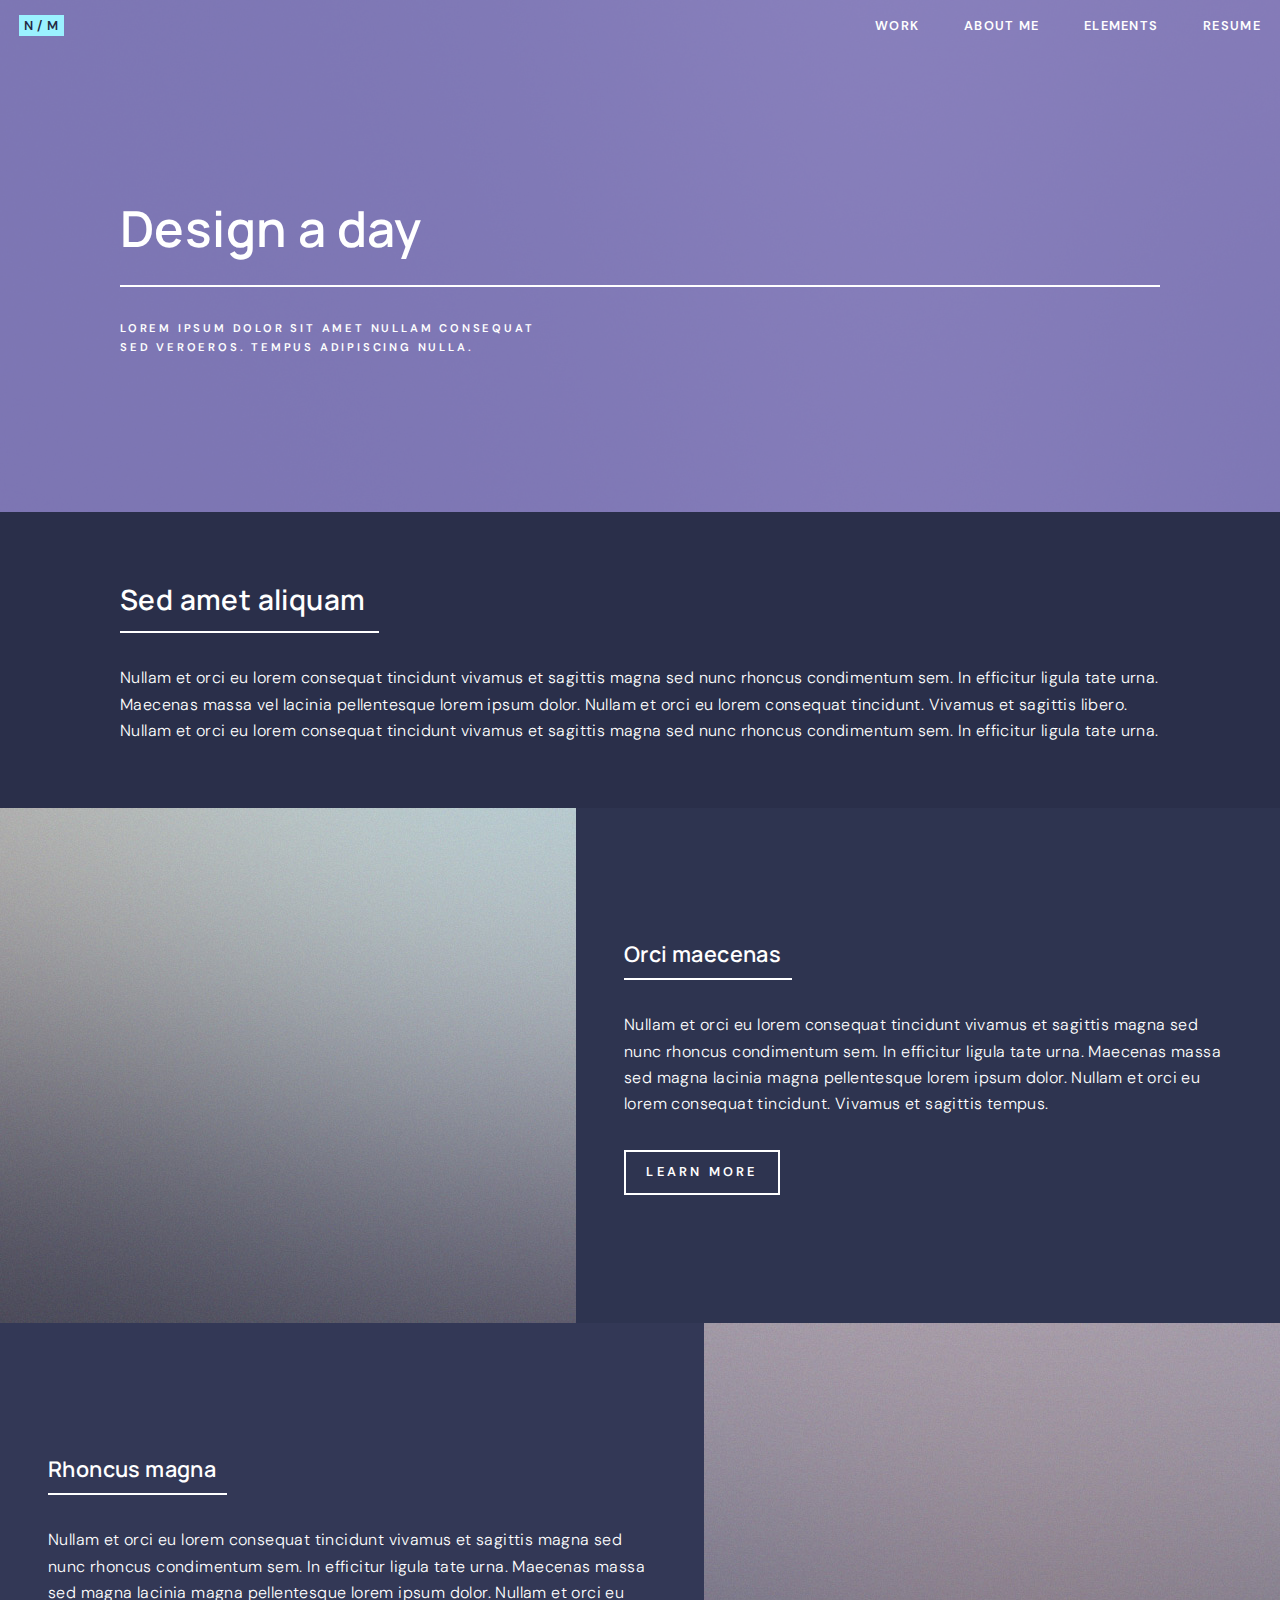
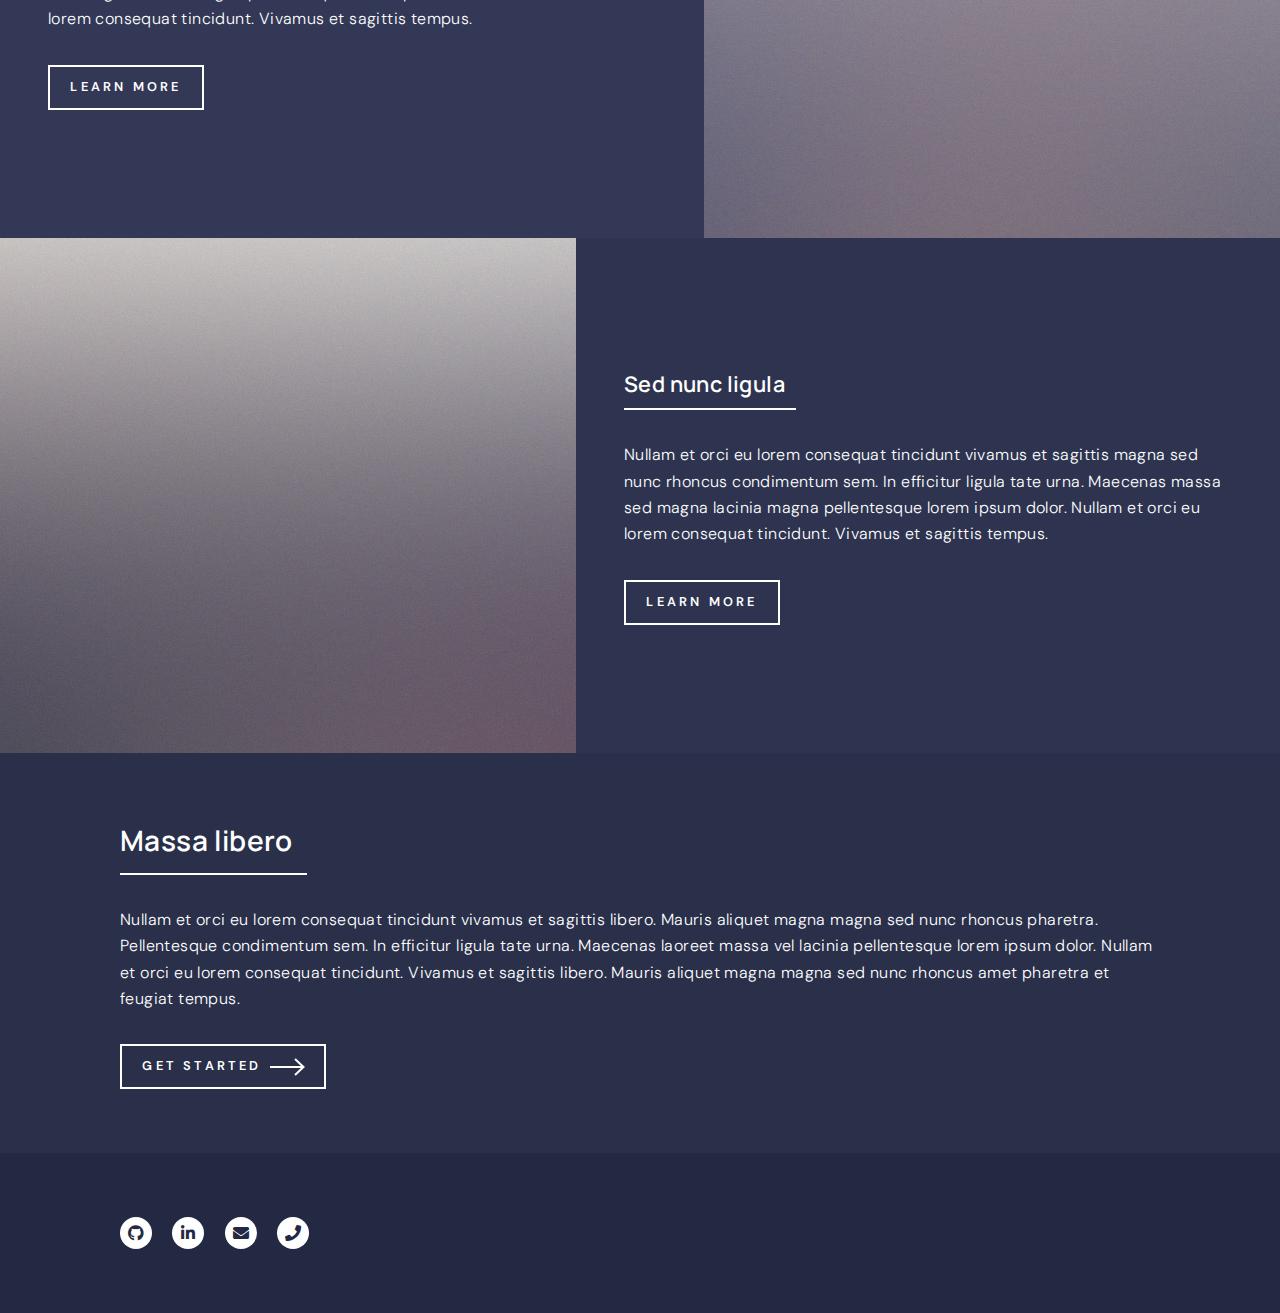
==== commit 2ac4ca1b: "updating text and poject to work" ====
--- a/designaday.html
+++ b/designaday.html
@@ -25,7 +25,7 @@
 							<span></span>
 						</div>
 						<ul>
-							<li><a href="index.html">Projects</a></li>
+							<li><a href="index.html">Work</a></li>
 							<!--<li><a href="landing.html">Subpage</a></li>-->
 							<li><a href="generic.html">About me</a></li>
 							<li><a href="elements.html">Elements</a></li>
--- a/assets/css/main.css
+++ b/assets/css/main.css
@@ -1,5 +1,8 @@
 @import url(fontawesome-all.min.css);
 @import url("https://fonts.googleapis.com/css?family=Source+Sans+Pro:300,300italic,600,600italic");
+@import url('https://fonts.googleapis.com/css2?family=DM+Sans:wght@300;400;500&display=swap');
+@import url('https://fonts.googleapis.com/css2?family=Manrope:wght@400;500;600;700&display=swap');
+@import url('https://fonts.googleapis.com/css2?family=Outfit:wght@400;500;600;700&display=swap');
 
 /*
 	Forty by HTML5 UP
@@ -29,10 +32,6 @@
 footer, header, hgroup, menu, nav, section {
 	display: block;}
 
-body {
-	line-height: 1;
-}
-
 ol, ul {
 	list-style: none;
 }
@@ -117,7 +116,7 @@
 
 	body, input, select, textarea {
 		color: #ffffff;
-		font-family: "Source Sans Pro", Helvetica, sans-serif;
+		font-family: 'DM Sans', -apple-system, BlinkMacSystemFont, 'Segoe UI', Roboto, Oxygen, Ubuntu, Cantarell, sans-serif;
 		font-size: 17pt;
 		font-weight: 300;
 		letter-spacing: 0.025em;
@@ -182,6 +181,7 @@
 
 	h1, h2, h3, h4, h5, h6 {
 		color: #ffffff;
+		font-family: 'Manrope', sans-serif;
 		font-weight: 600;
 		line-height: 1.65;
 		margin: 0 0 1em 0;
@@ -4085,7 +4085,12 @@
 
 .main-nav ul li a {
     font-size: 0.7em;
-    padding: 0 0.5em;
+    padding: 0.5em 0.5em;
+}
+
+.main-nav ul li a.active {
+    pointer-events: none;
+    cursor: default;
 }
 
 /* Hamburger menu icon - hidden by default on desktop */
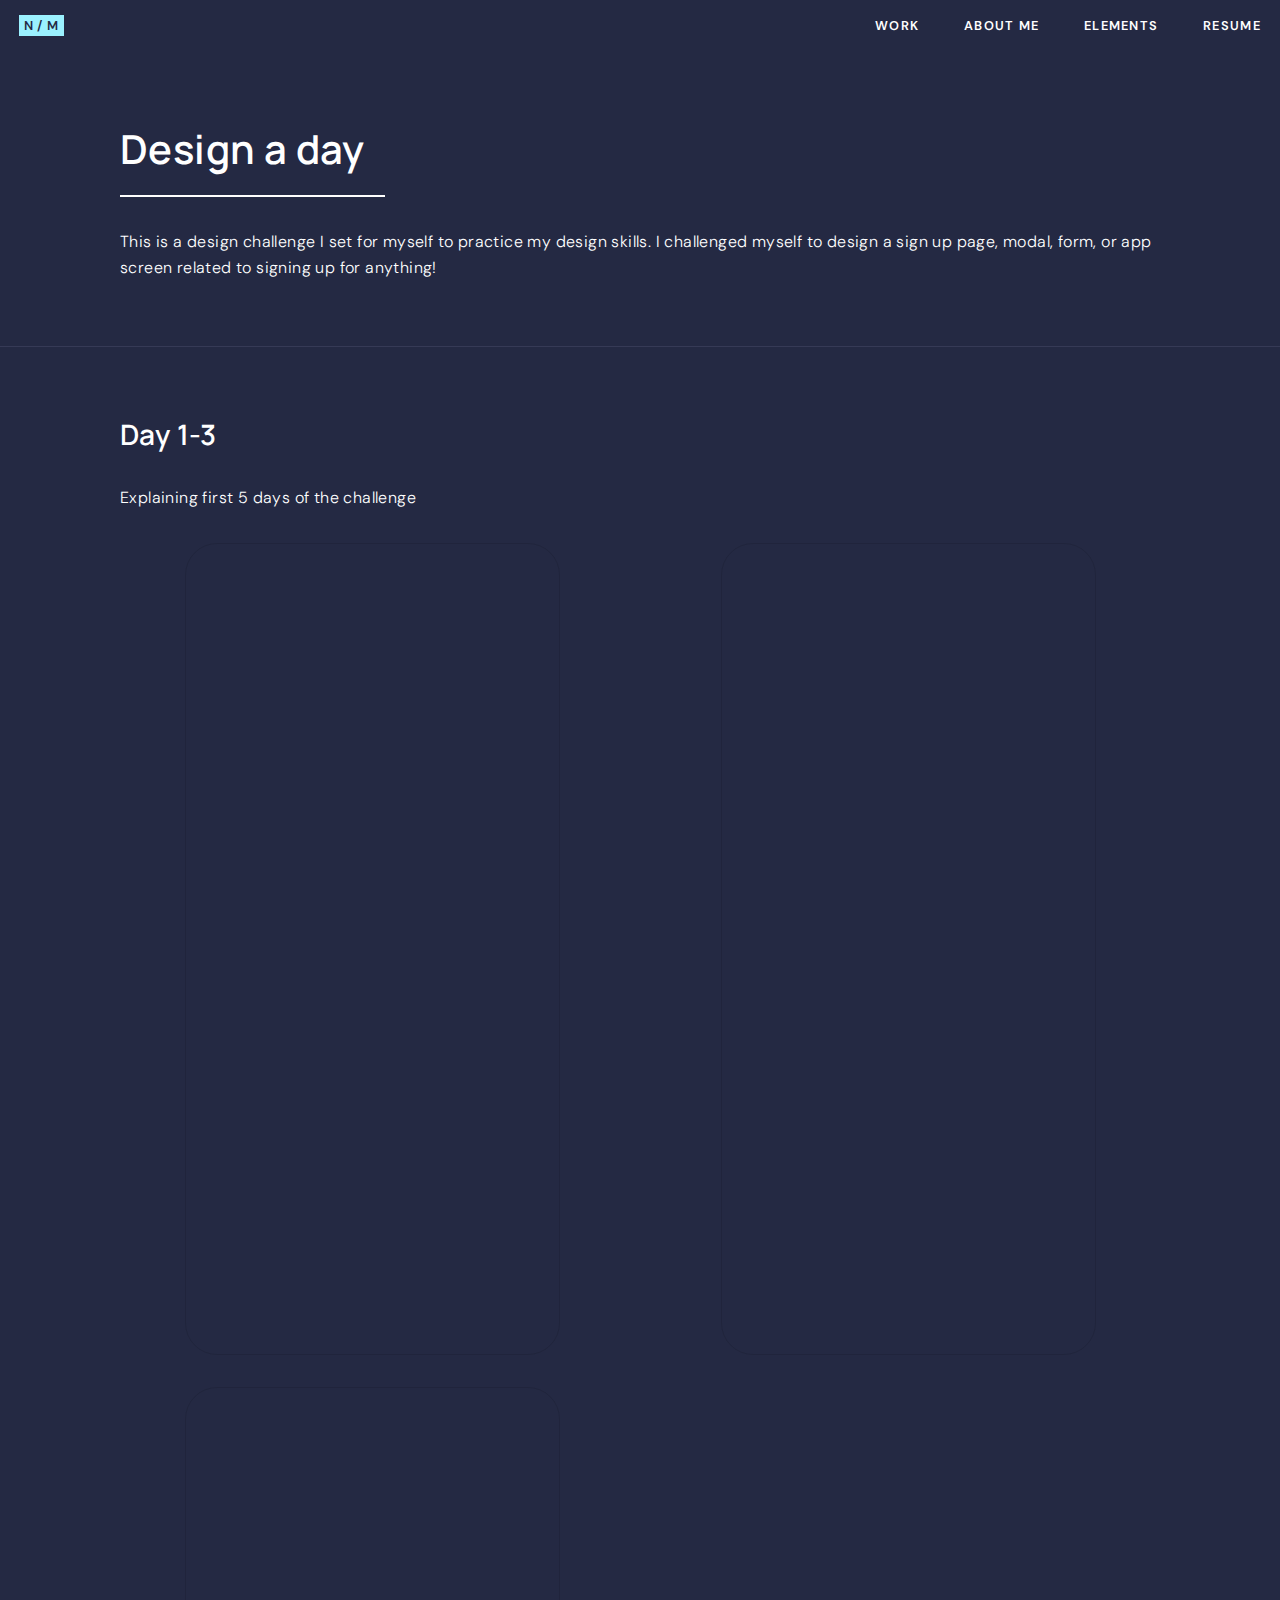
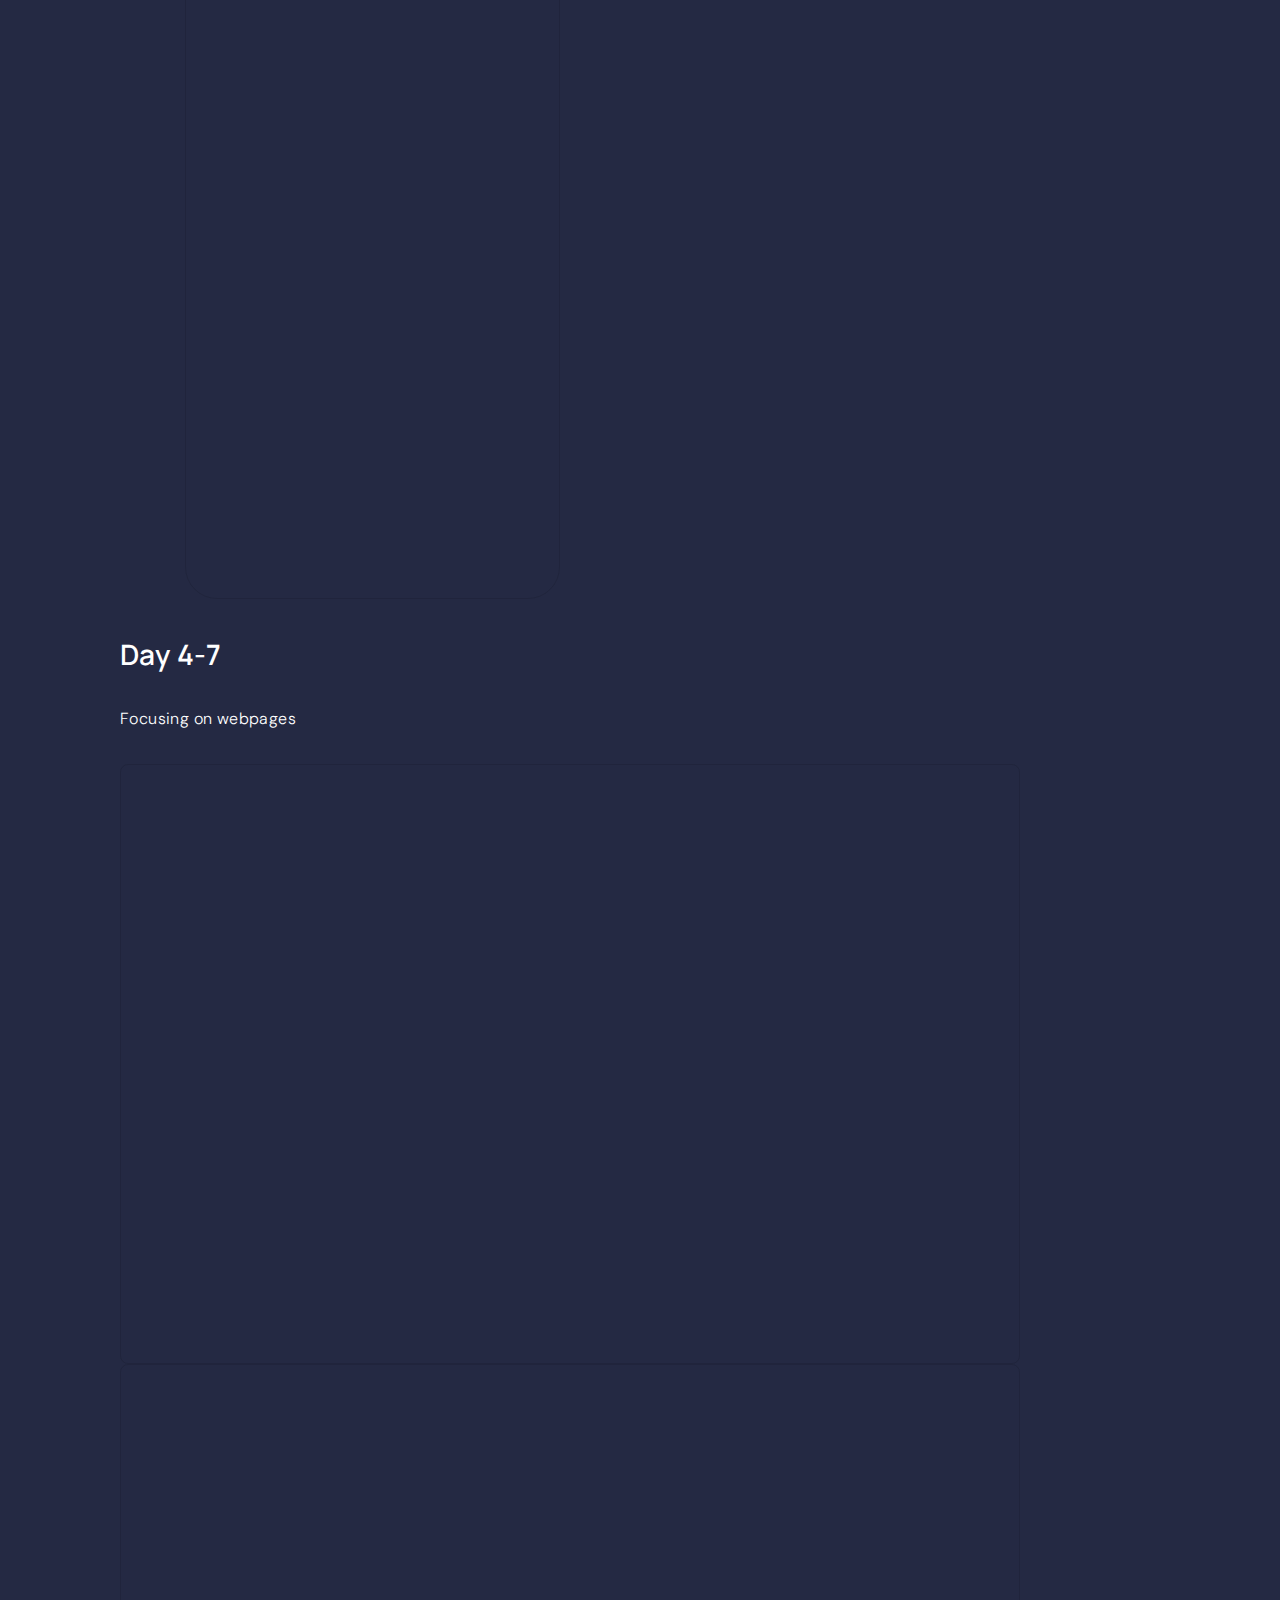
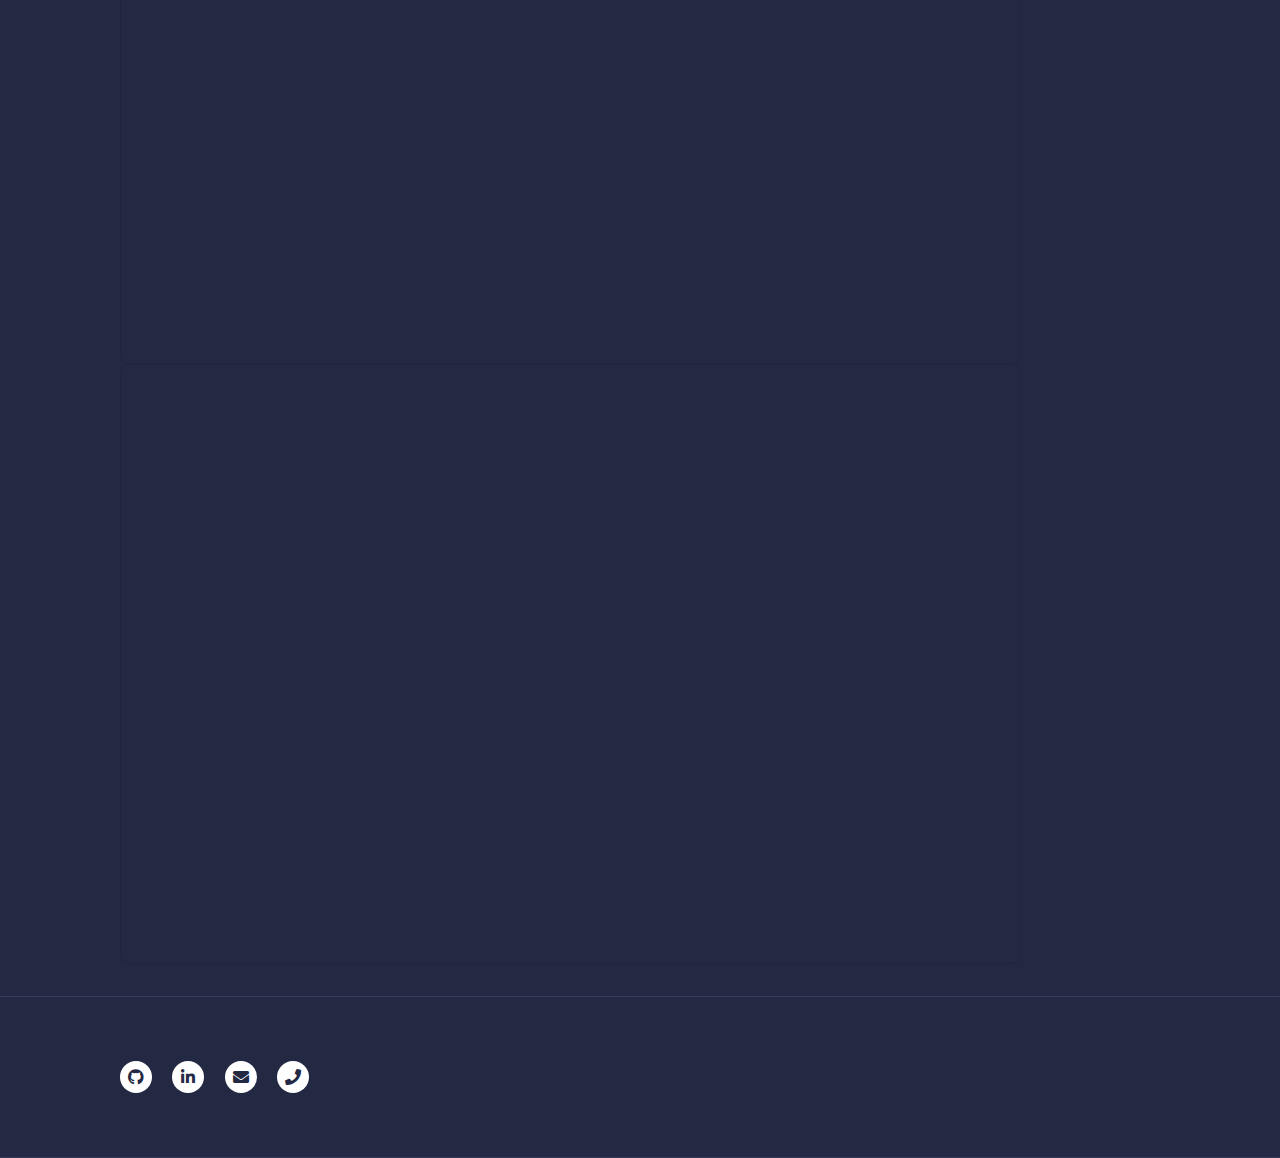
==== commit 018db424: "added images and designadaypage" ====
--- a/designaday.html
+++ b/designaday.html
@@ -6,9 +6,12 @@
 -->
 <html>
 	<head>
-		<title>Landing - Forty by HTML5 UP</title>
+		<title>Design a day</title>
 		<meta charset="utf-8" />
 		<meta name="viewport" content="width=device-width, initial-scale=1, user-scalable=no" />
+		<link rel="preconnect" href="https://fonts.googleapis.com">
+		<link rel="preconnect" href="https://fonts.gstatic.com" crossorigin>
+		<link href="https://fonts.googleapis.com/css2?family=Inter:wght@400;500;600;700&display=swap" rel="stylesheet">
 		<link rel="stylesheet" href="assets/css/main.css" />
 		<noscript><link rel="stylesheet" href="assets/css/noscript.css" /></noscript>
 	</head>
@@ -26,8 +29,7 @@
 						</div>
 						<ul>
 							<li><a href="index.html">Work</a></li>
-							<!--<li><a href="landing.html">Subpage</a></li>-->
-							<li><a href="generic.html">About me</a></li>
+							<li><a href="generic.html" class="active">About me</a></li>
 							<li><a href="elements.html">Elements</a></li>
 							<li><a href="assets/resume.pdf" target="_blank">Resume</a></li>
 						</ul>
@@ -48,103 +50,70 @@
 						</ul>
 					</nav>-->
 
-				<!-- Banner -->
-				<!-- Note: The "styleN" class below should match that of the header element. -->
-					<section id="banner" class="style2">
-						<div class="inner">
-							<span class="image">
-								<img src="images/pic07.jpg" alt="" />
-							</span>
-							<header class="major">
-								<h1>Design a day</h1>
-							</header>
-							<div class="content">
-								<p>Lorem ipsum dolor sit amet nullam consequat<br />
-								sed veroeros. tempus adipiscing nulla.</p>
-							</div>
-						</div>
-					</section>
-
 				<!-- Main -->
-					<div id="main">
+					<div id="main" class="alt">
 
 						<!-- One -->
 							<section id="one">
 								<div class="inner">
 									<header class="major">
-										<h2>Sed amet aliquam</h2>
+										<h1>Design a day</h1>
 									</header>
-									<p>Nullam et orci eu lorem consequat tincidunt vivamus et sagittis magna sed nunc rhoncus condimentum sem. In efficitur ligula tate urna. Maecenas massa vel lacinia pellentesque lorem ipsum dolor. Nullam et orci eu lorem consequat tincidunt. Vivamus et sagittis libero. Nullam et orci eu lorem consequat tincidunt vivamus et sagittis magna sed nunc rhoncus condimentum sem. In efficitur ligula tate urna.</p>
+									<p> This is a design challenge I set for myself to practice my design skills. I challenged myself to design a sign up page, modal, form, or app screen related to signing up for anything!</p>
 								</div>
 							</section>
 
 						<!-- Two -->
-							<section id="two" class="spotlights">
-								<section>
-									<a href="generic.html" class="image">
-										<img src="images/pic08.jpg" alt="" data-position="center center" />
-									</a>
-									<div class="content">
-										<div class="inner">
-											<header class="major">
-												<h3>Orci maecenas</h3>
-											</header>
-											<p>Nullam et orci eu lorem consequat tincidunt vivamus et sagittis magna sed nunc rhoncus condimentum sem. In efficitur ligula tate urna. Maecenas massa sed magna lacinia magna pellentesque lorem ipsum dolor. Nullam et orci eu lorem consequat tincidunt. Vivamus et sagittis tempus.</p>
-											<ul class="actions">
-												<li><a href="generic.html" class="button">Learn more</a></li>
-											</ul>
+							<section id="two">
+								<div class="inner">
+									<header> 
+										<h2>Day 1-3</h2>
+										<p>Explaining first 5 days of the challenge</p>
+									</header>
+									<div class="figma-grid">
+										<div class="figma-embed app">
+											<iframe 
+												src="https://www.figma.com/embed?embed_host=notion&url=https%3A%2F%2Fwww.figma.com%2Fproto%2F5KpIsCEKkSk2soACfvzBnM%2FRegister-page%3Fnode-id%3D2%253A2%26scaling%3Dscale-down%26page-id%3D0%253A1%26starting-point-node-id%3D2%253A2" 
+												allowfullscreen
+											></iframe>
+										</div>
+										<div class="figma-embed app">
+											<iframe 
+												src="https://www.figma.com/embed?embed_host=notion&url=https%3A%2F%2Fwww.figma.com%2Fproto%2FHFXyGGZehphtkk0OmplT9c%2FCheckout-page%3Fnode-id%3D7%253A25%26scaling%3Dscale-down%26page-id%3D0%253A1%26starting-point-node-id%3D7%253A25"
+												allowfullscreen
+											></iframe>
+										</div>
+										<div class="figma-embed app">
+											<iframe 
+												src="https://www.figma.com/embed?embed_host=notion&url=https%3A%2F%2Fwww.figma.com%2Fproto%2F7yvTiv9pLYJg81njMs73Gj%2FCalculator%3Fscaling%3Dscale-down%26page-id%3D0%253A1%26starting-point-node-id%3D3%253A2%26node-id%3D3%253A2%26show-proto-sidebar%3D1"
+												allowfullscreen
+											></iframe>
 										</div>
 									</div>
-								</section>
-								<section>
-									<a href="generic.html" class="image">
-										<img src="images/pic09.jpg" alt="" data-position="top center" />
-									</a>
-									<div class="content">
-										<div class="inner">
-											<header class="major">
-												<h3>Rhoncus magna</h3>
-											</header>
-											<p>Nullam et orci eu lorem consequat tincidunt vivamus et sagittis magna sed nunc rhoncus condimentum sem. In efficitur ligula tate urna. Maecenas massa sed magna lacinia magna pellentesque lorem ipsum dolor. Nullam et orci eu lorem consequat tincidunt. Vivamus et sagittis tempus.</p>
-											<ul class="actions">
-												<li><a href="generic.html" class="button">Learn more</a></li>
-											</ul>
-										</div>
+									<header> 
+										<h2>Day 4-7</h2>
+										<p>Focusing on webpages</p>
+									</header>
+									<div class="figma-embed webpage">
+										<iframe 
+											src="https://www.figma.com/embed?embed_host=notion&url=https%3A%2F%2Fwww.figma.com%2Fproto%2F4RUp7Kv1FV7DoiDPYinNFf%2FLanding-Page%3Fnode-id%3D5%253A32%26scaling%3Dscale-down%26page-id%3D0%253A1%26starting-point-node-id%3D5%253A32" 
+											allowfullscreen
+										></iframe>
 									</div>
-								</section>
-								<section>
-									<a href="generic.html" class="image">
-										<img src="images/pic10.jpg" alt="" data-position="25% 25%" />
-									</a>
-									<div class="content">
-										<div class="inner">
-											<header class="major">
-												<h3>Sed nunc ligula</h3>
-											</header>
-											<p>Nullam et orci eu lorem consequat tincidunt vivamus et sagittis magna sed nunc rhoncus condimentum sem. In efficitur ligula tate urna. Maecenas massa sed magna lacinia magna pellentesque lorem ipsum dolor. Nullam et orci eu lorem consequat tincidunt. Vivamus et sagittis tempus.</p>
-											<ul class="actions">
-												<li><a href="generic.html" class="button">Learn more</a></li>
-											</ul>
-										</div>
+									<div class="figma-embed webpage">
+										<iframe 
+											src="https://www.figma.com/embed?embed_host=notion&url=https%3A%2F%2Fwww.figma.com%2Fproto%2FHFXyGGZehphtkk0OmplT9c%2FCheckout-page%3Fnode-id%3D7%253A25%26scaling%3Dscale-down%26page-id%3D0%253A1%26starting-point-node-id%3D7%253A25"
+											allowfullscreen
+										></iframe>
 									</div>
-								</section>
-							</section>
-
-						<!-- Three -->
-							<section id="three">
-								<div class="inner">
-									<header class="major">
-										<h2>Massa libero</h2>
-									</header>
-									<p>Nullam et orci eu lorem consequat tincidunt vivamus et sagittis libero. Mauris aliquet magna magna sed nunc rhoncus pharetra. Pellentesque condimentum sem. In efficitur ligula tate urna. Maecenas laoreet massa vel lacinia pellentesque lorem ipsum dolor. Nullam et orci eu lorem consequat tincidunt. Vivamus et sagittis libero. Mauris aliquet magna magna sed nunc rhoncus amet pharetra et feugiat tempus.</p>
-									<ul class="actions">
-										<li><a href="generic.html" class="button next">Get Started</a></li>
-									</ul>
+									<div class="figma-embed webpage">
+										<iframe 
+											src="https://www.figma.com/embed?embed_host=notion&url=https%3A%2F%2Fwww.figma.com%2Fproto%2F7yvTiv9pLYJg81njMs73Gj%2FCalculator%3Fscaling%3Dscale-down%26page-id%3D0%253A1%26starting-point-node-id%3D3%253A2%26node-id%3D3%253A2%26show-proto-sidebar%3D1"
+											allowfullscreen
+										></iframe>
+									</div>
 								</div>
 							</section>
-
-					</div>
-
 
 				<!-- Footer -->
 					<footer id="footer">
--- a/assets/css/main.css
+++ b/assets/css/main.css
@@ -4118,4 +4118,62 @@
     .main-nav.active ul {
         display: flex !important;
     }
+}
+
+.figma-grid {
+    display: grid;
+    grid-template-columns: repeat(auto-fit, minmax(375px, 1fr));
+    gap: 2em;
+    justify-items: center;
+    margin: 2em 0;
+}
+
+/* Mobile app prototype styling */
+.figma-embed.app {
+    width: 375px;
+    height: 812px;
+}
+
+/* Webpage prototype styling */
+.figma-embed.webpage {
+    width: 1200px;
+    height: 800px;
+}
+
+.figma-embed iframe {
+    width: 100%;
+    height: 100%;
+    border: 1px solid rgba(0, 0, 0, 0.1);
+    border-radius: 32px;
+}
+
+/* Mobile app specific border radius */
+.figma-embed.app iframe {
+    border-radius: 32px;
+}
+
+/* Webpage specific border radius */
+.figma-embed.webpage iframe {
+    border-radius: 8px;
+}
+
+@media screen and (max-width: 1400px) {
+    .figma-embed.webpage {
+        width: 900px;
+        height: 600px;
+    }
+}
+
+@media screen and (max-width: 1000px) {
+    .figma-embed.webpage {
+        width: 100%;
+        height: 500px;
+    }
+}
+
+@media screen and (max-width: 480px) {
+    .figma-embed.app {
+        width: 100%;
+        height: 600px;
+    }
 }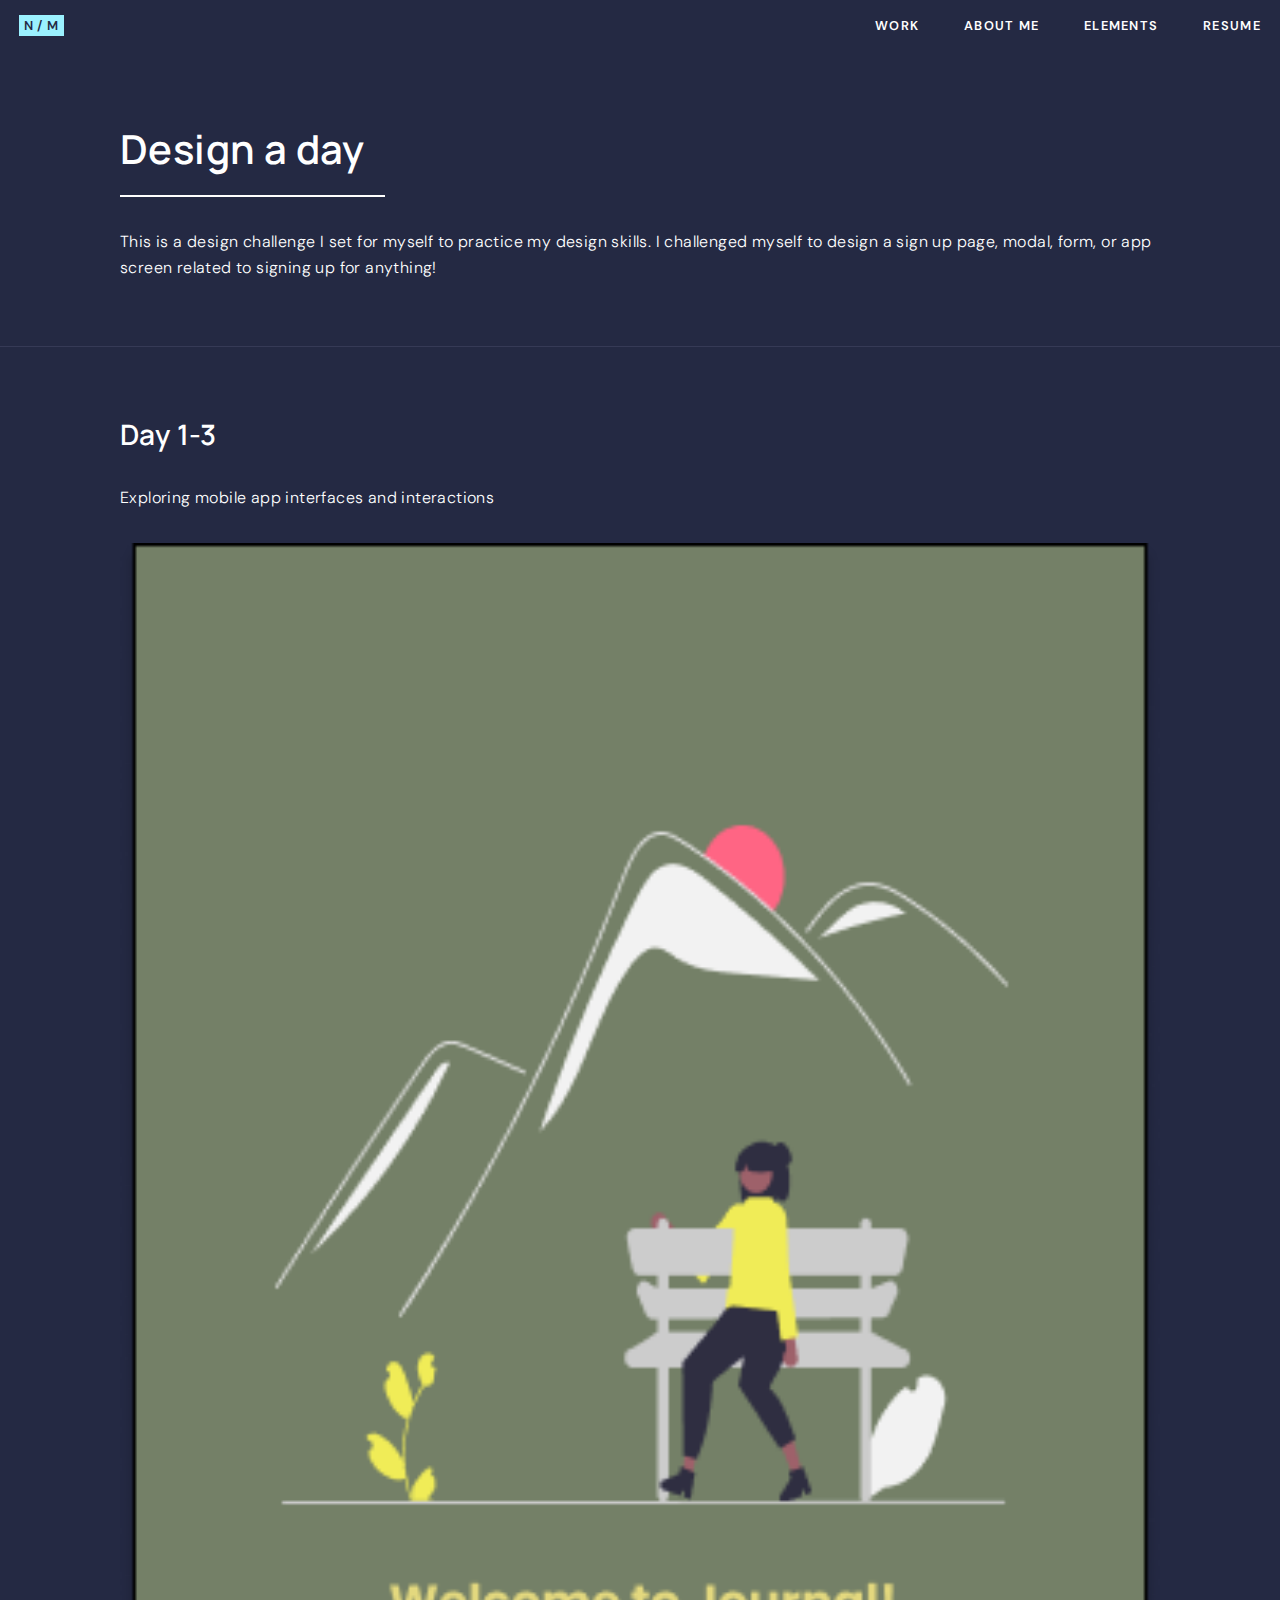
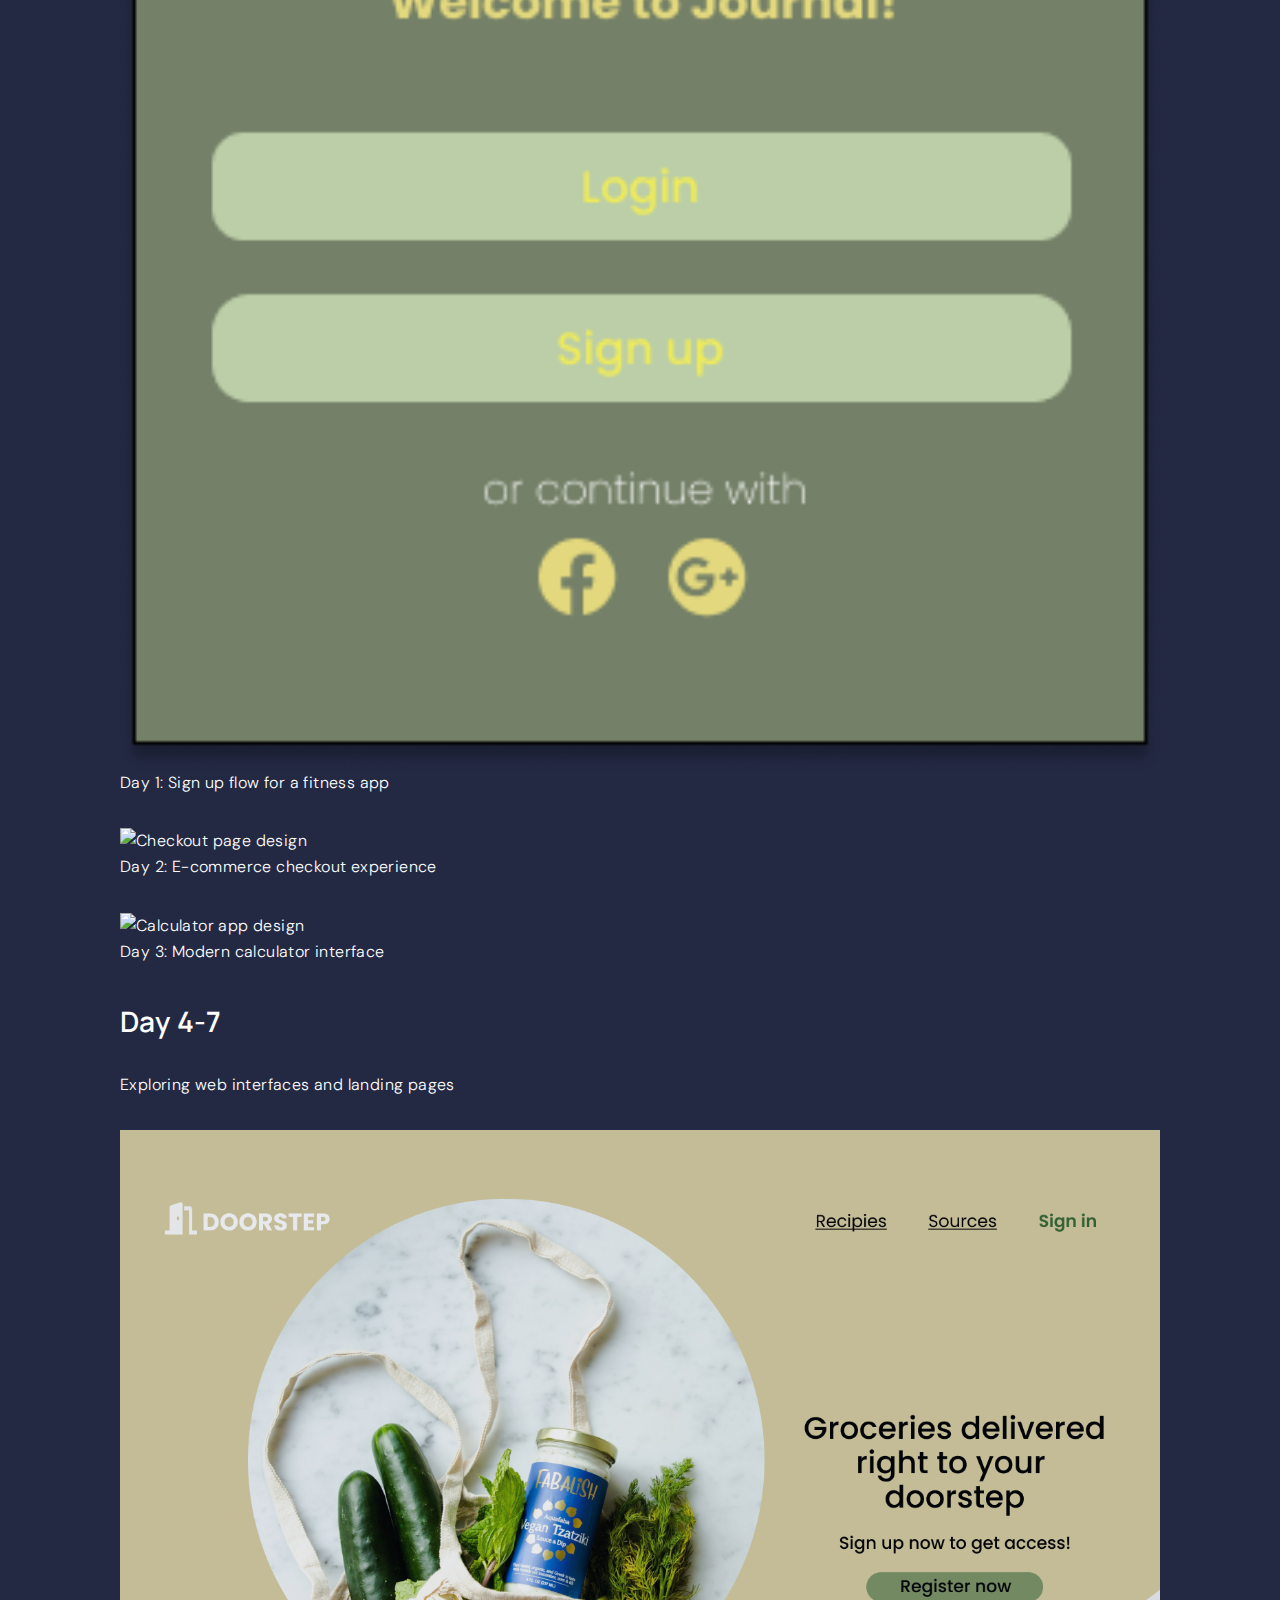
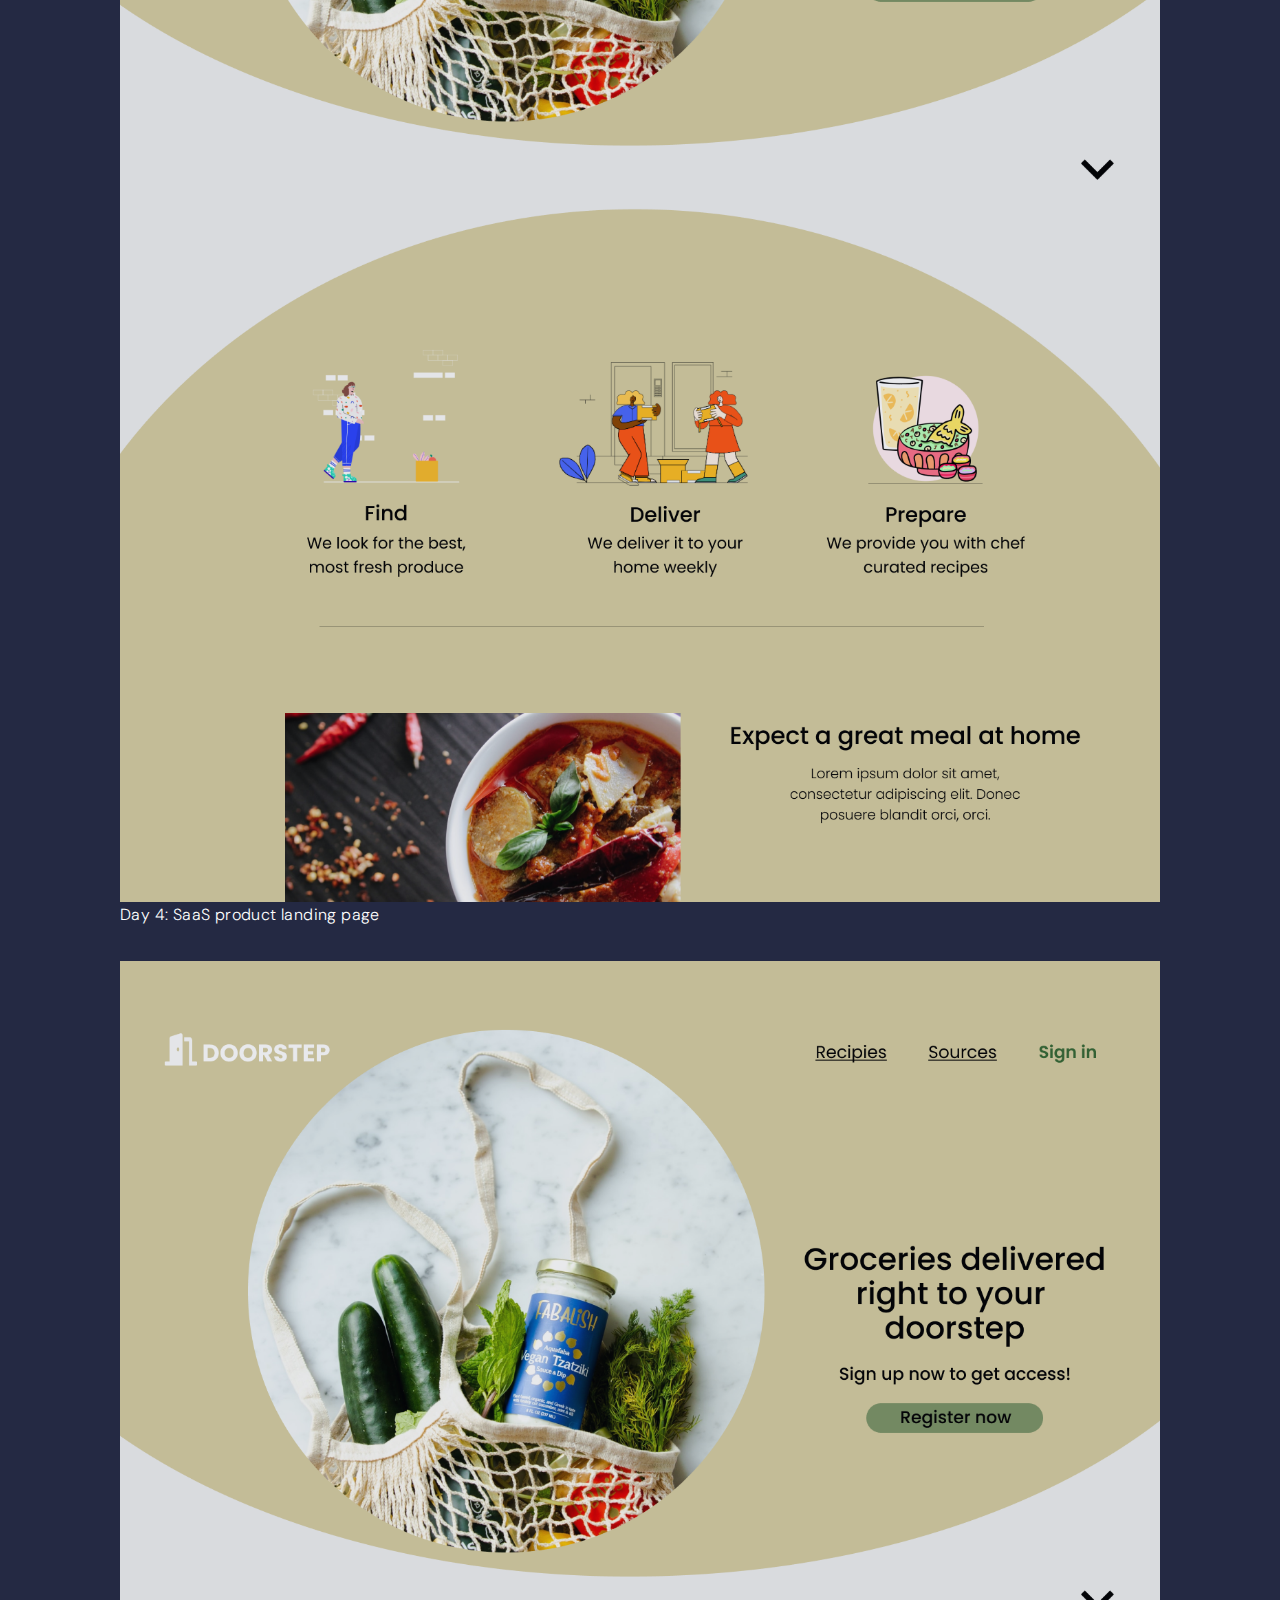
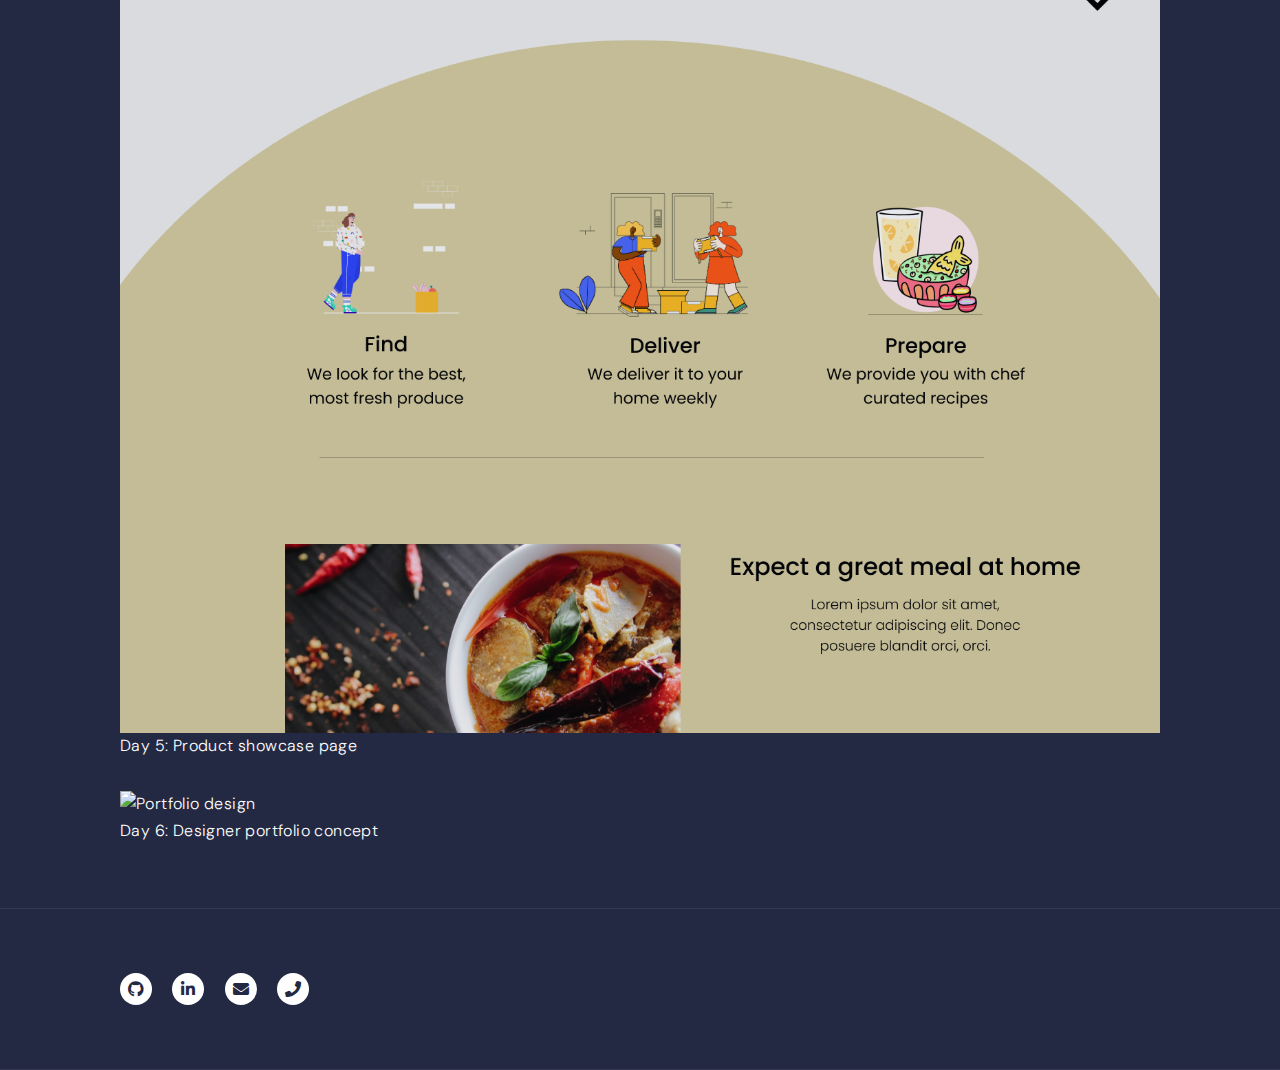
==== commit 779fcc46: "updating links" ====
--- a/designaday.html
+++ b/designaday.html
@@ -68,49 +68,52 @@
 								<div class="inner">
 									<header> 
 										<h2>Day 1-3</h2>
-										<p>Explaining first 5 days of the challenge</p>
+										<p>Exploring mobile app interfaces and interactions</p>
 									</header>
-									<div class="figma-grid">
-										<div class="figma-embed app">
-											<iframe 
-												src="https://www.figma.com/embed?embed_host=notion&url=https%3A%2F%2Fwww.figma.com%2Fproto%2F5KpIsCEKkSk2soACfvzBnM%2FRegister-page%3Fnode-id%3D2%253A2%26scaling%3Dscale-down%26page-id%3D0%253A1%26starting-point-node-id%3D2%253A2" 
-												allowfullscreen
-											></iframe>
+									<div class="grid-wrapper">
+										<div class="col-4">
+											<span class="image fit">
+												<img src="images/signup0.png" alt="Sign up page design" />
+												<p class="caption">Day 1: Sign up flow for a fitness app</p>
+											</span>
 										</div>
-										<div class="figma-embed app">
-											<iframe 
-												src="https://www.figma.com/embed?embed_host=notion&url=https%3A%2F%2Fwww.figma.com%2Fproto%2FHFXyGGZehphtkk0OmplT9c%2FCheckout-page%3Fnode-id%3D7%253A25%26scaling%3Dscale-down%26page-id%3D0%253A1%26starting-point-node-id%3D7%253A25"
-												allowfullscreen
-											></iframe>
+										<div class="col-4">
+											<span class="image fit">
+												<img src="images/checkout.png" alt="Checkout page design" />
+												<p class="caption">Day 2: E-commerce checkout experience</p>
+											</span>
 										</div>
-										<div class="figma-embed app">
-											<iframe 
-												src="https://www.figma.com/embed?embed_host=notion&url=https%3A%2F%2Fwww.figma.com%2Fproto%2F7yvTiv9pLYJg81njMs73Gj%2FCalculator%3Fscaling%3Dscale-down%26page-id%3D0%253A1%26starting-point-node-id%3D3%253A2%26node-id%3D3%253A2%26show-proto-sidebar%3D1"
-												allowfullscreen
-											></iframe>
+										<div class="col-4">
+											<span class="image fit">
+												<img src="images/calculator.png" alt="Calculator app design" />
+												<p class="caption">Day 3: Modern calculator interface</p>
+											</span>
 										</div>
 									</div>
+
 									<header> 
 										<h2>Day 4-7</h2>
-										<p>Focusing on webpages</p>
+										<p>Exploring web interfaces and landing pages</p>
 									</header>
-									<div class="figma-embed webpage">
-										<iframe 
-											src="https://www.figma.com/embed?embed_host=notion&url=https%3A%2F%2Fwww.figma.com%2Fproto%2F4RUp7Kv1FV7DoiDPYinNFf%2FLanding-Page%3Fnode-id%3D5%253A32%26scaling%3Dscale-down%26page-id%3D0%253A1%26starting-point-node-id%3D5%253A32" 
-											allowfullscreen
-										></iframe>
-									</div>
-									<div class="figma-embed webpage">
-										<iframe 
-											src="https://www.figma.com/embed?embed_host=notion&url=https%3A%2F%2Fwww.figma.com%2Fproto%2FHFXyGGZehphtkk0OmplT9c%2FCheckout-page%3Fnode-id%3D7%253A25%26scaling%3Dscale-down%26page-id%3D0%253A1%26starting-point-node-id%3D7%253A25"
-											allowfullscreen
-										></iframe>
-									</div>
-									<div class="figma-embed webpage">
-										<iframe 
-											src="https://www.figma.com/embed?embed_host=notion&url=https%3A%2F%2Fwww.figma.com%2Fproto%2F7yvTiv9pLYJg81njMs73Gj%2FCalculator%3Fscaling%3Dscale-down%26page-id%3D0%253A1%26starting-point-node-id%3D3%253A2%26node-id%3D3%253A2%26show-proto-sidebar%3D1"
-											allowfullscreen
-										></iframe>
+									<div class="grid-wrapper">
+										<div class="col-4">
+											<span class="image fit">
+												<img src="images/landing1.png" alt="Landing page design" />
+												<p class="caption">Day 4: SaaS product landing page</p>
+											</span>
+										</div>
+										<div class="col-4">
+											<span class="image fit">
+												<img src="images/landing2.png" alt="Product page design" />
+												<p class="caption">Day 5: Product showcase page</p>
+											</span>
+										</div>
+										<div class="col-4">
+											<span class="image fit">
+												<img src="images/landing3.png" alt="Portfolio design" />
+												<p class="caption">Day 6: Designer portfolio concept</p>
+											</span>
+										</div>
 									</div>
 								</div>
 							</section>
--- a/assets/css/main.css
+++ b/assets/css/main.css
@@ -4176,4 +4176,32 @@
         width: 100%;
         height: 600px;
     }
+}
+
+.back-to-top {
+    position: fixed;
+    bottom: 25px;
+    right: 25px;
+    display: none;
+    width: 40px;
+    height: 40px;
+    line-height: 40px;
+    text-align: center;
+    background: #9bf1ff;
+    color: #242943;
+    cursor: pointer;
+    border-radius: 50%;
+    z-index: 9999;
+    transition: background-color 0.3s;
+    box-shadow: 0 2px 5px rgba(0,0,0,0.2);
+}
+
+.back-to-top:hover {
+    background: #53e3fb;
+    color: #242943;
+}
+
+.back-to-top i {
+    font-size: 20px;
+    line-height: 40px;
 }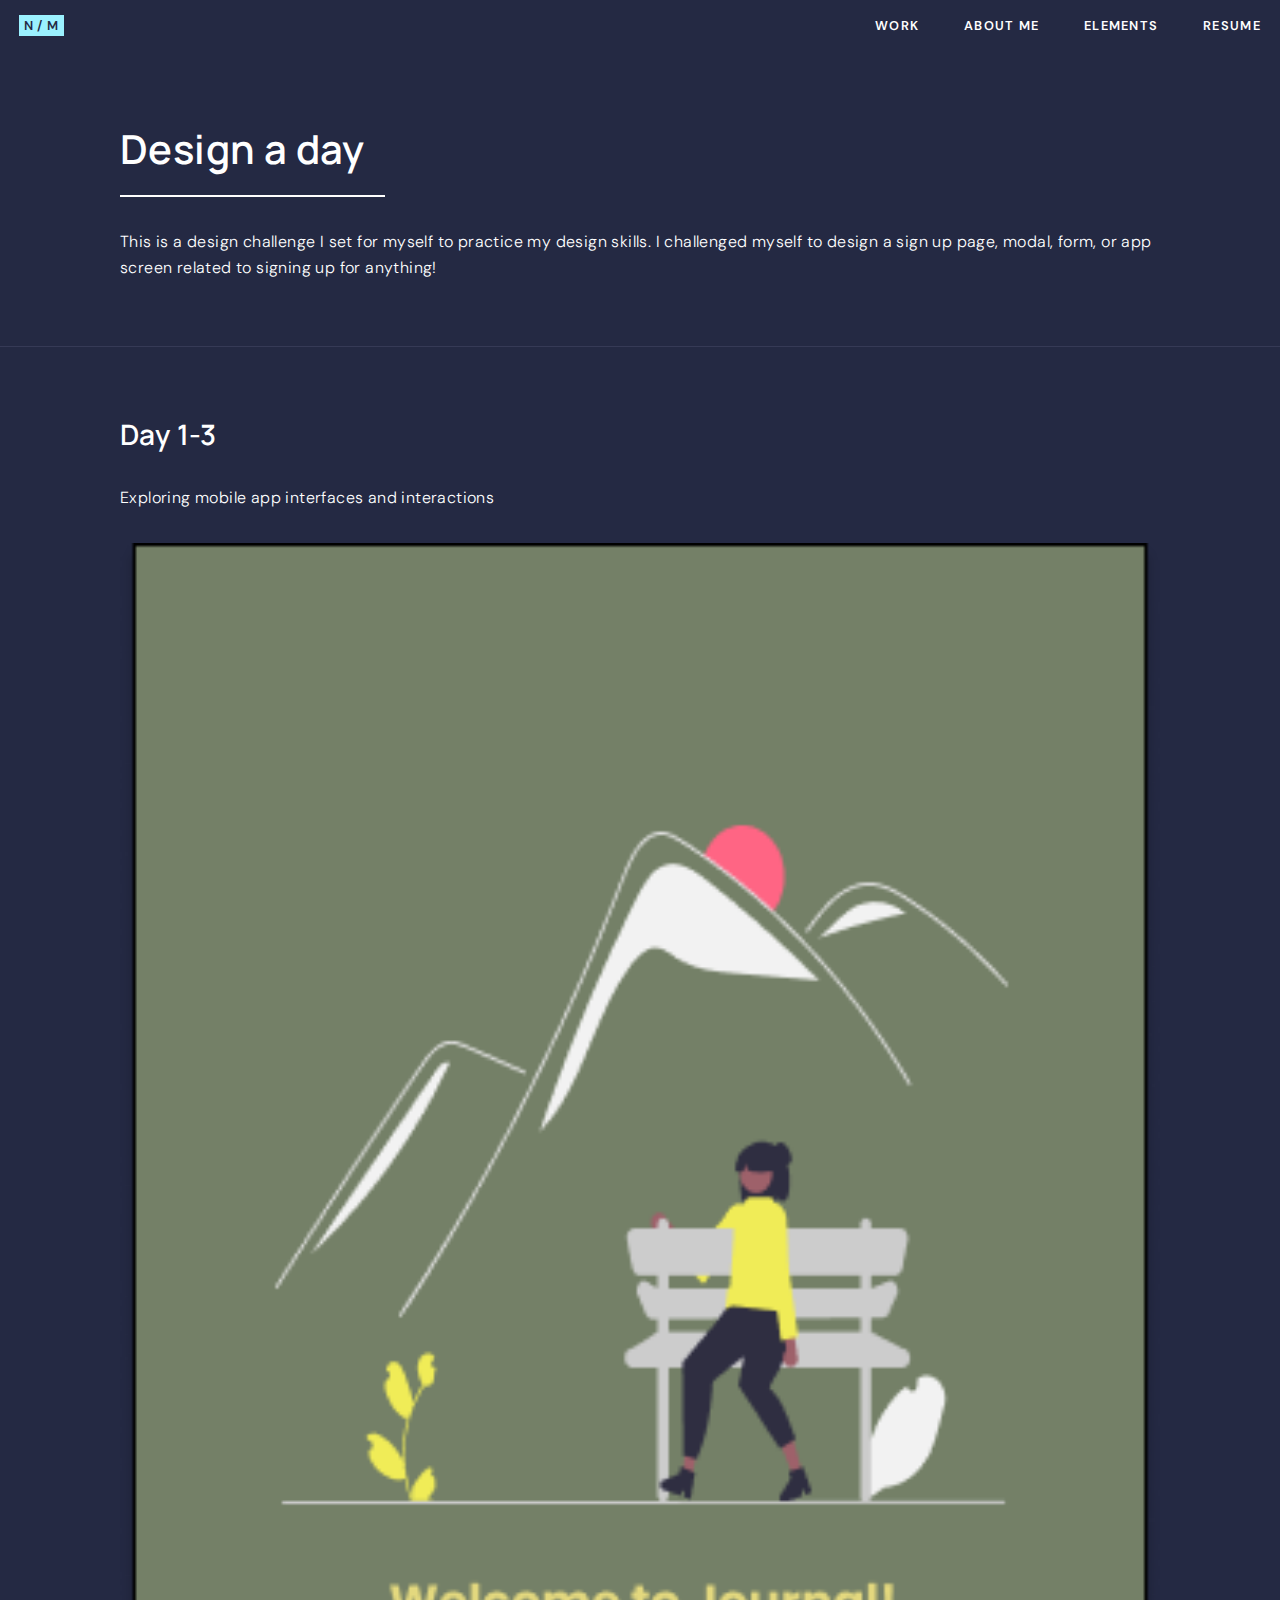
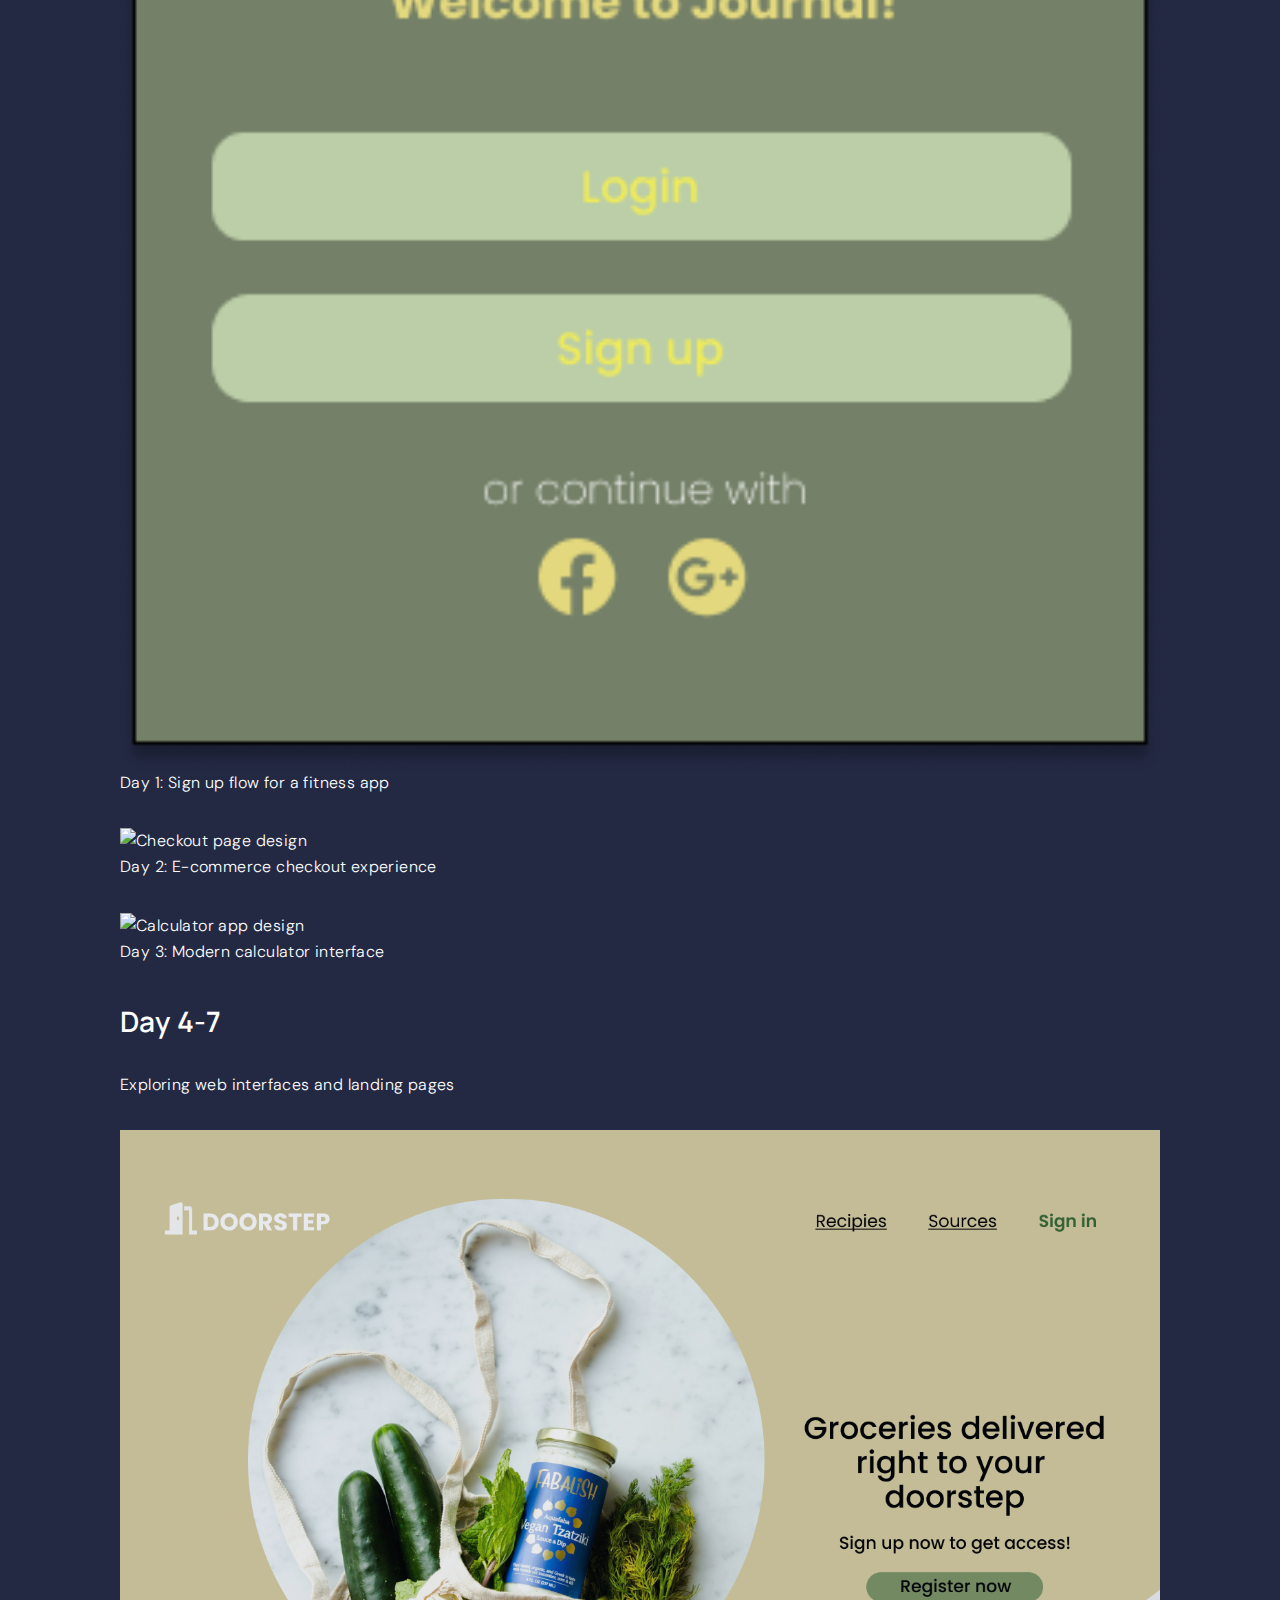
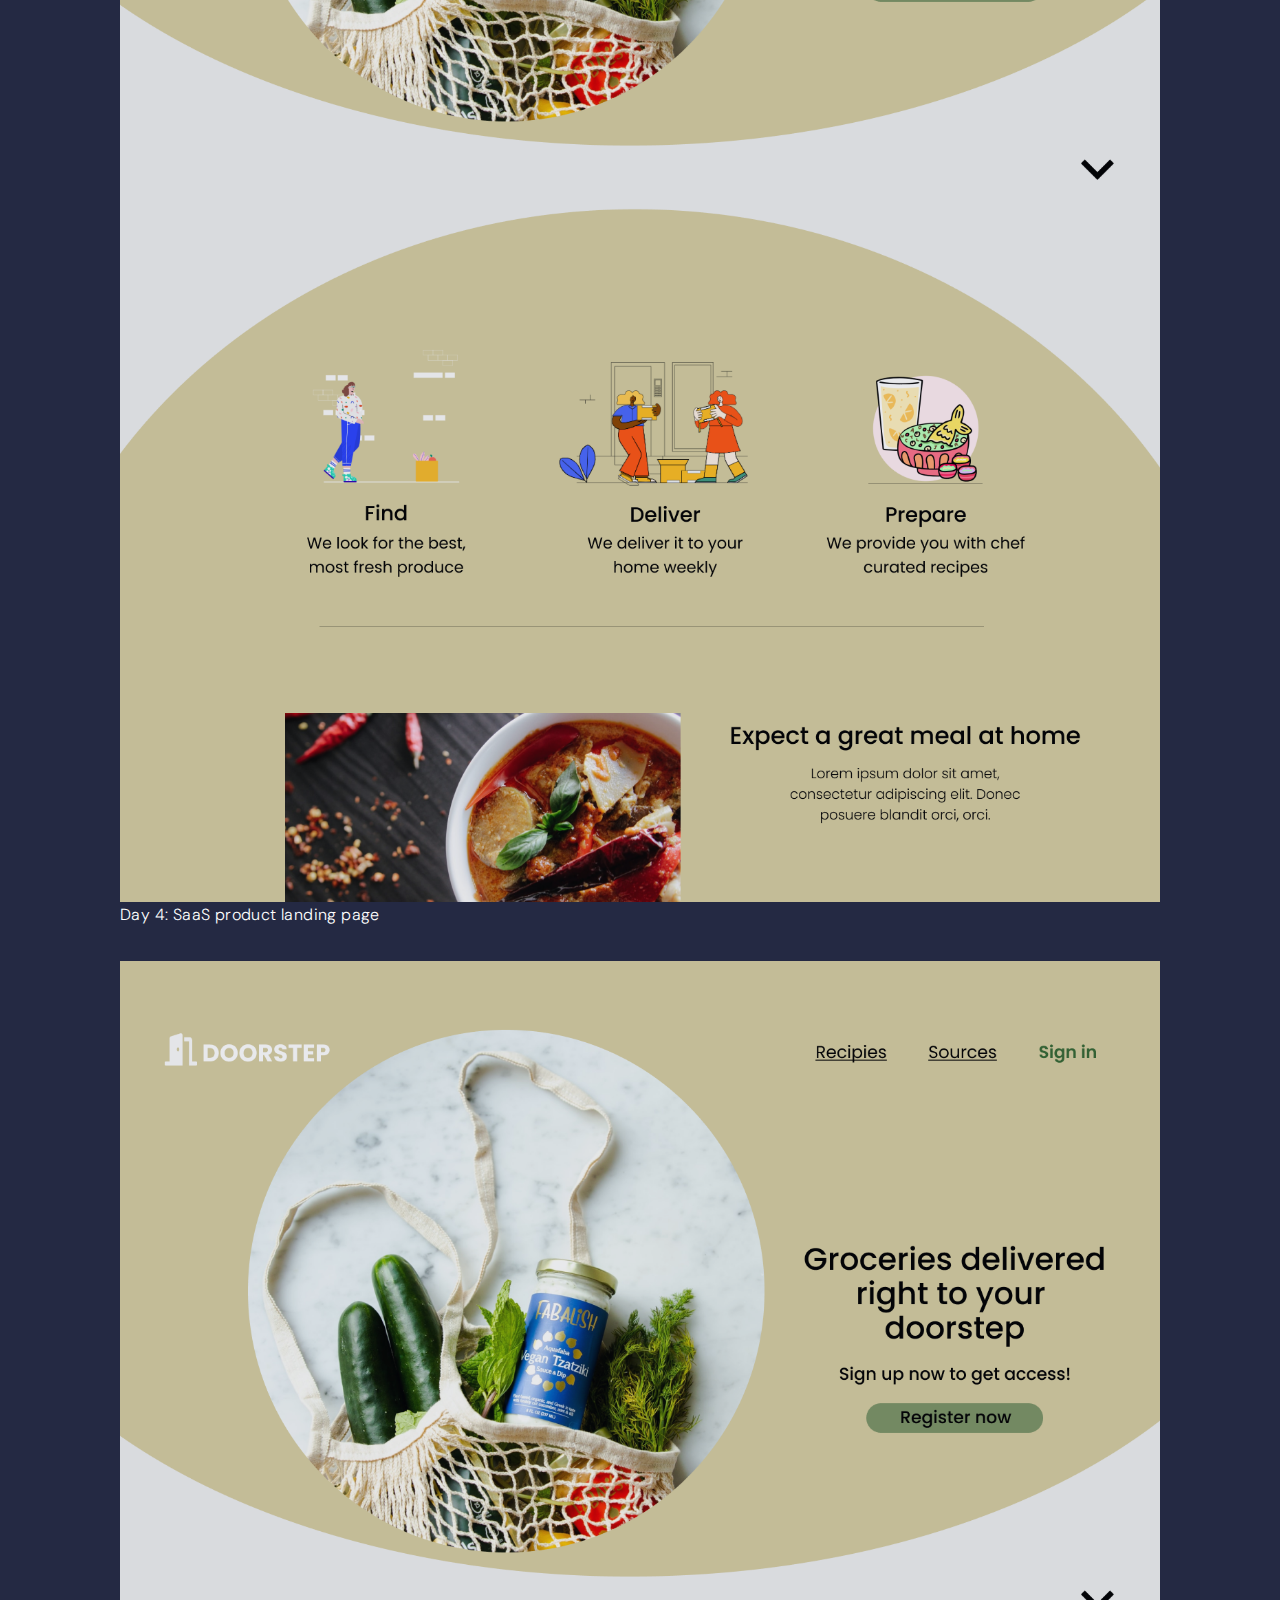
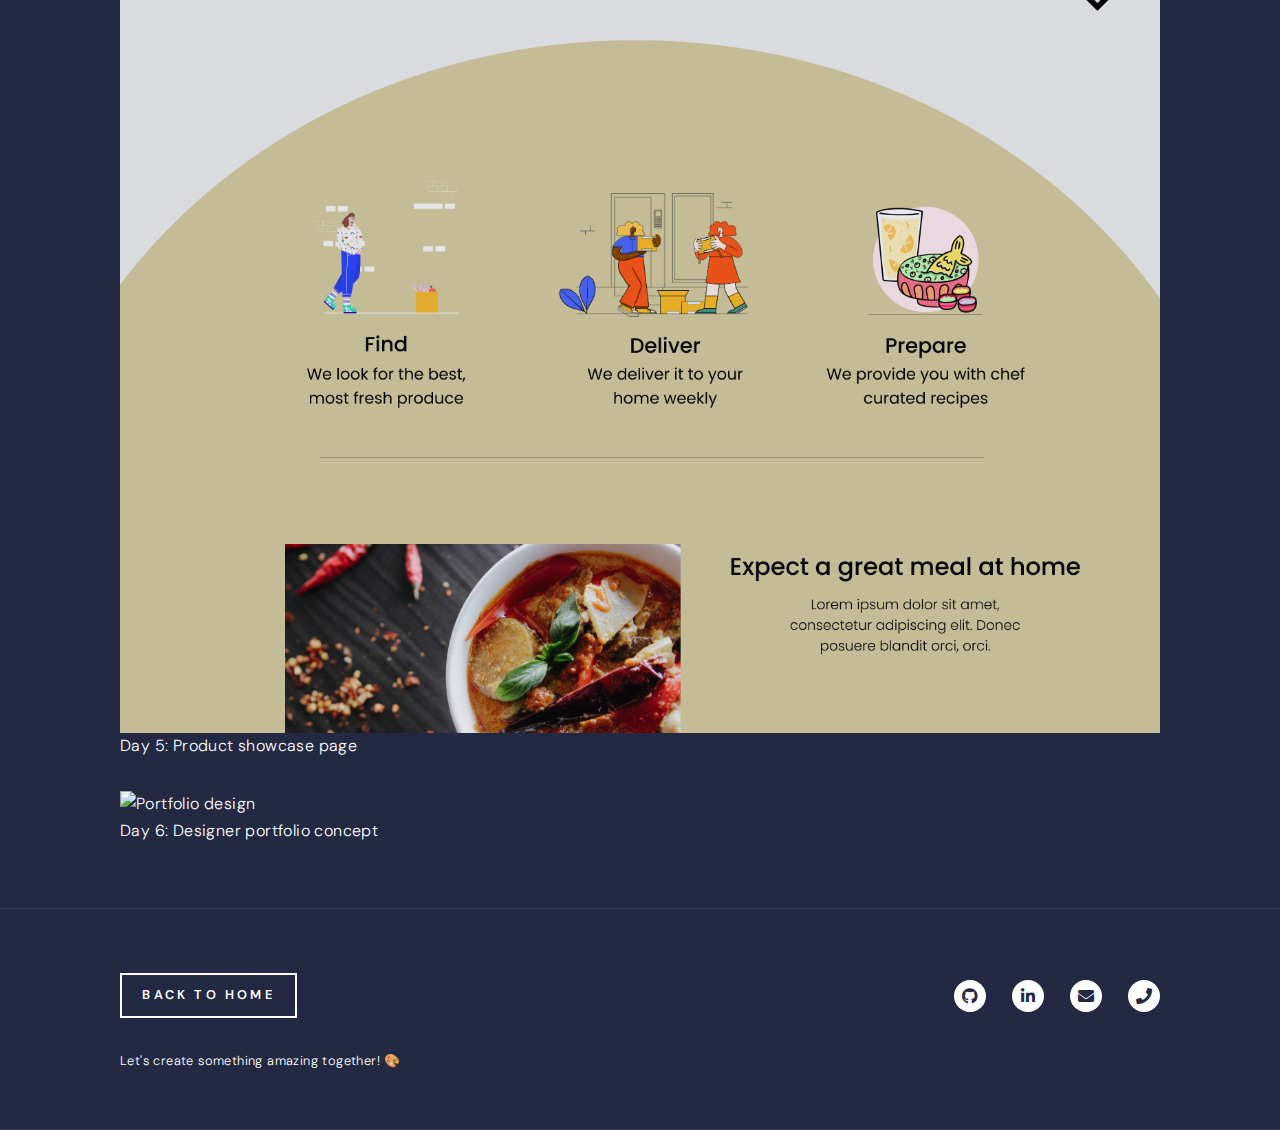
==== commit 37824910: "updated footer" ====
--- a/designaday.html
+++ b/designaday.html
@@ -19,6 +19,9 @@
 
 		<!-- Wrapper -->
 			<div id="wrapper">
+				<a href="#" id="back-to-top" class="back-to-top" style="display: none;">
+					<i class="fa fa-arrow-up"></i>
+				</a>
 
 				<!-- Header -->
 				<header id="header" class="alt">
@@ -121,13 +124,16 @@
 				<!-- Footer -->
 					<footer id="footer">
 						<div class="inner">
-							<ul class="icons">
-								<li><a href="https://github.com/nikkim97" class="icon brands alt fa-github"><span class="label">GitHub</span></a></li>
-								<li><a href="https://www.linkedin.com/in/nikkim97/" class="icon brands alt fa-linkedin-in"><span class="label">LinkedIn</span></a></li>
-								<li><a href="mailto:niharikamishr@gmail.com" class="icon solid alt fa-envelope"><span class="label">Email</span></a></li>
-								<li><a href="tel:+6099372957" class="icon solid alt fa-phone"><span class="label">Phone</span></a></li>
-							
+							<ul class="icons" style="display: flex; justify-content: space-between; align-items: center;">
+								<li><a href="index.html" class="button">Back to Home</a></li>
+								<div style="display: flex; gap: 10px;">
+									<li><a href="https://github.com/nikkim97" class="icon brands alt fa-github"><span class="label">GitHub</span></a></li>
+									<li><a href="https://www.linkedin.com/in/nikkim97/" class="icon brands alt fa-linkedin-in"><span class="label">LinkedIn</span></a></li>
+									<li><a href="mailto:niharikamishr@gmail.com" class="icon solid alt fa-envelope"><span class="label">Email</span></a></li>
+									<li><a href="tel:+6099372957" class="icon solid alt fa-phone"><span class="label">Phone</span></a></li>
+								</div>
 							</ul>
+							<p class="copyright">Let's create something amazing together! 🎨</p>
 						</div>
 					</footer>
 
@@ -141,6 +147,7 @@
 			<script src="assets/js/breakpoints.min.js"></script>
 			<script src="assets/js/util.js"></script>
 			<script src="assets/js/main.js"></script>
+			<script src="assets/js/back-to-top.js"></script>
 
 	</body>
 </html>